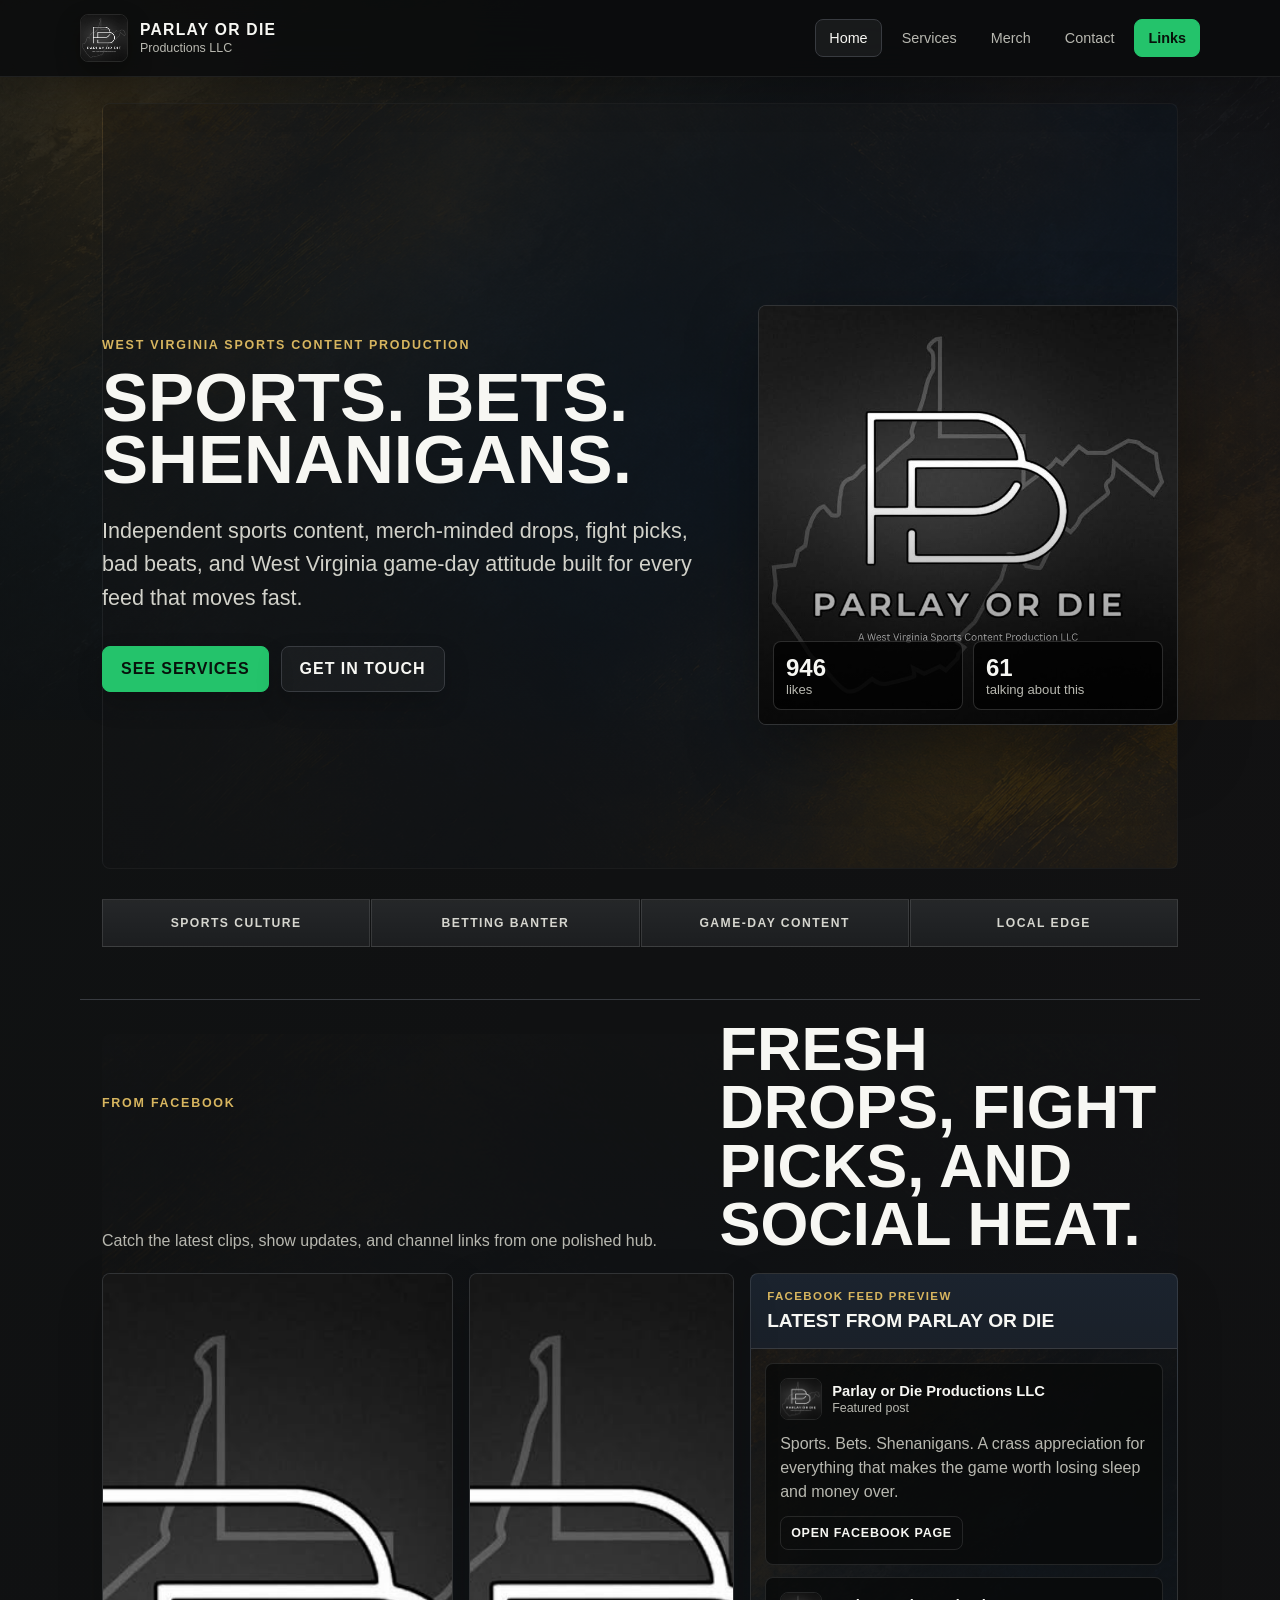
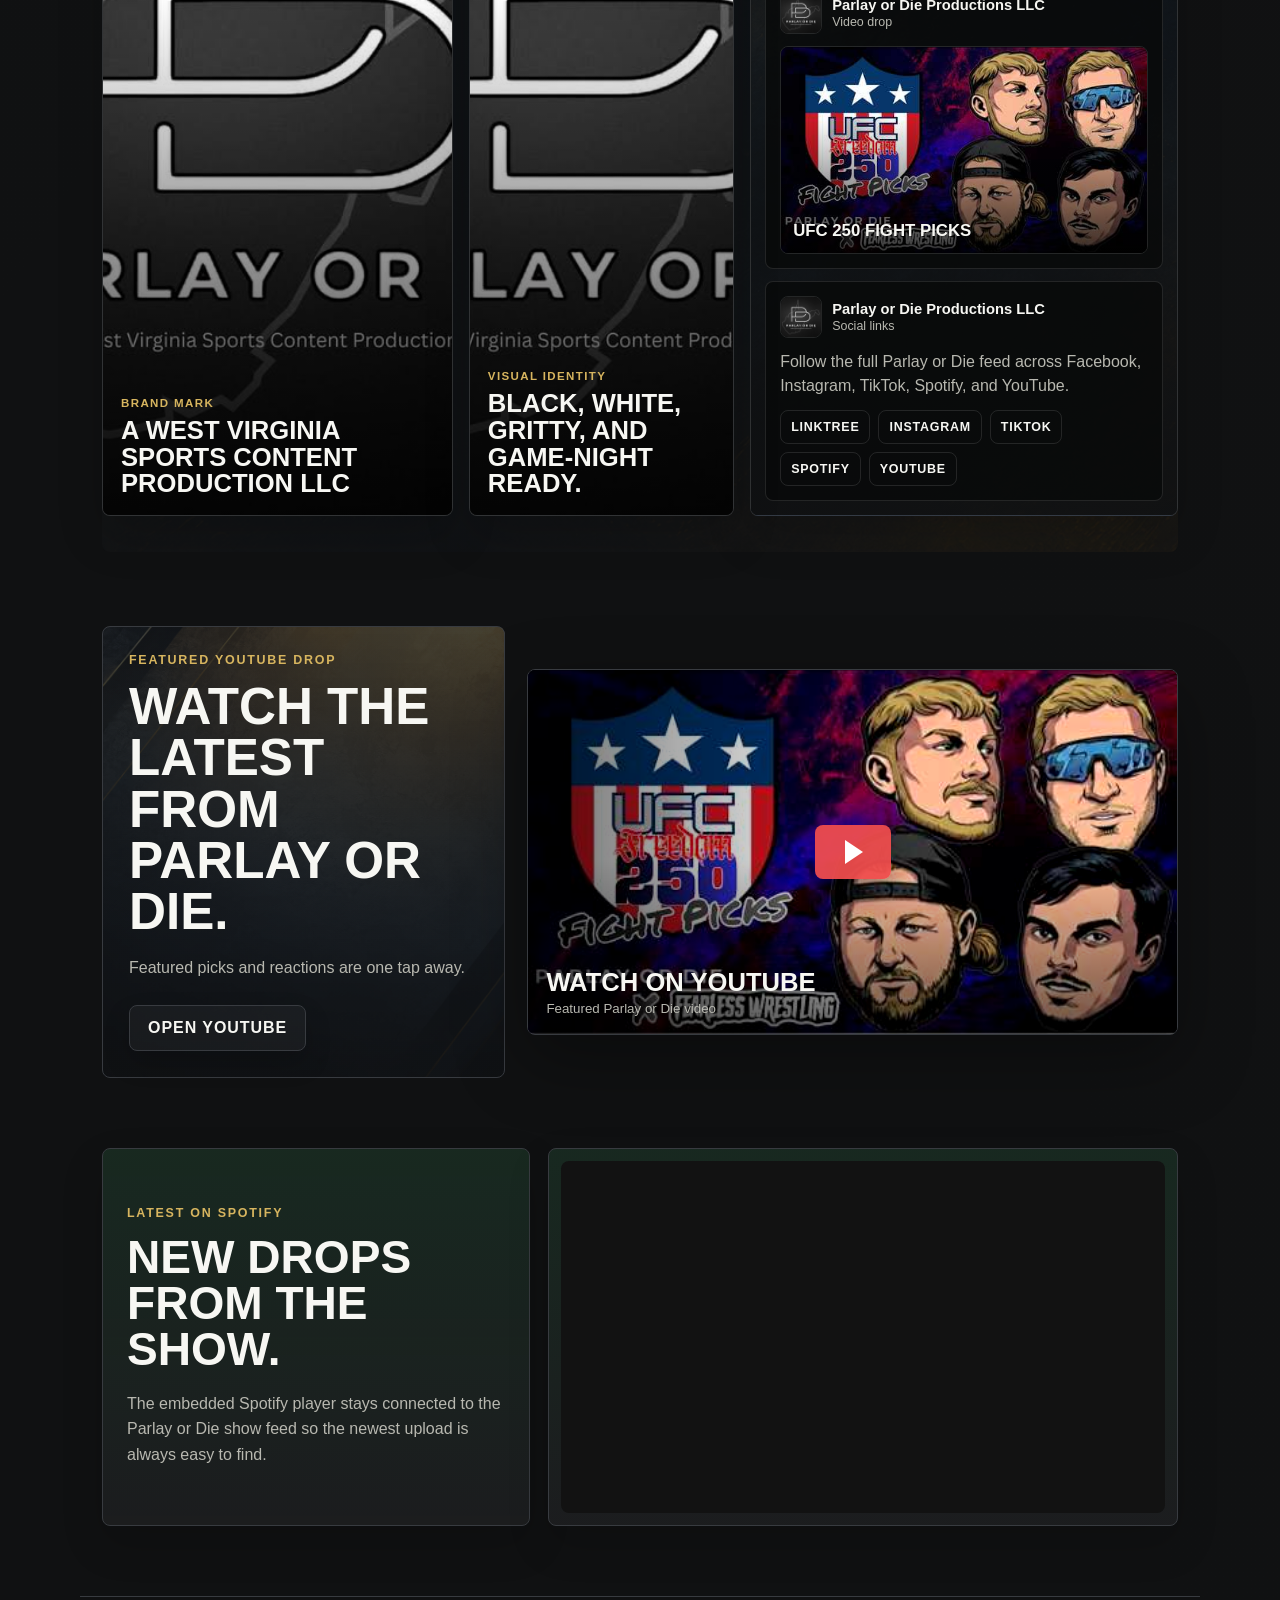
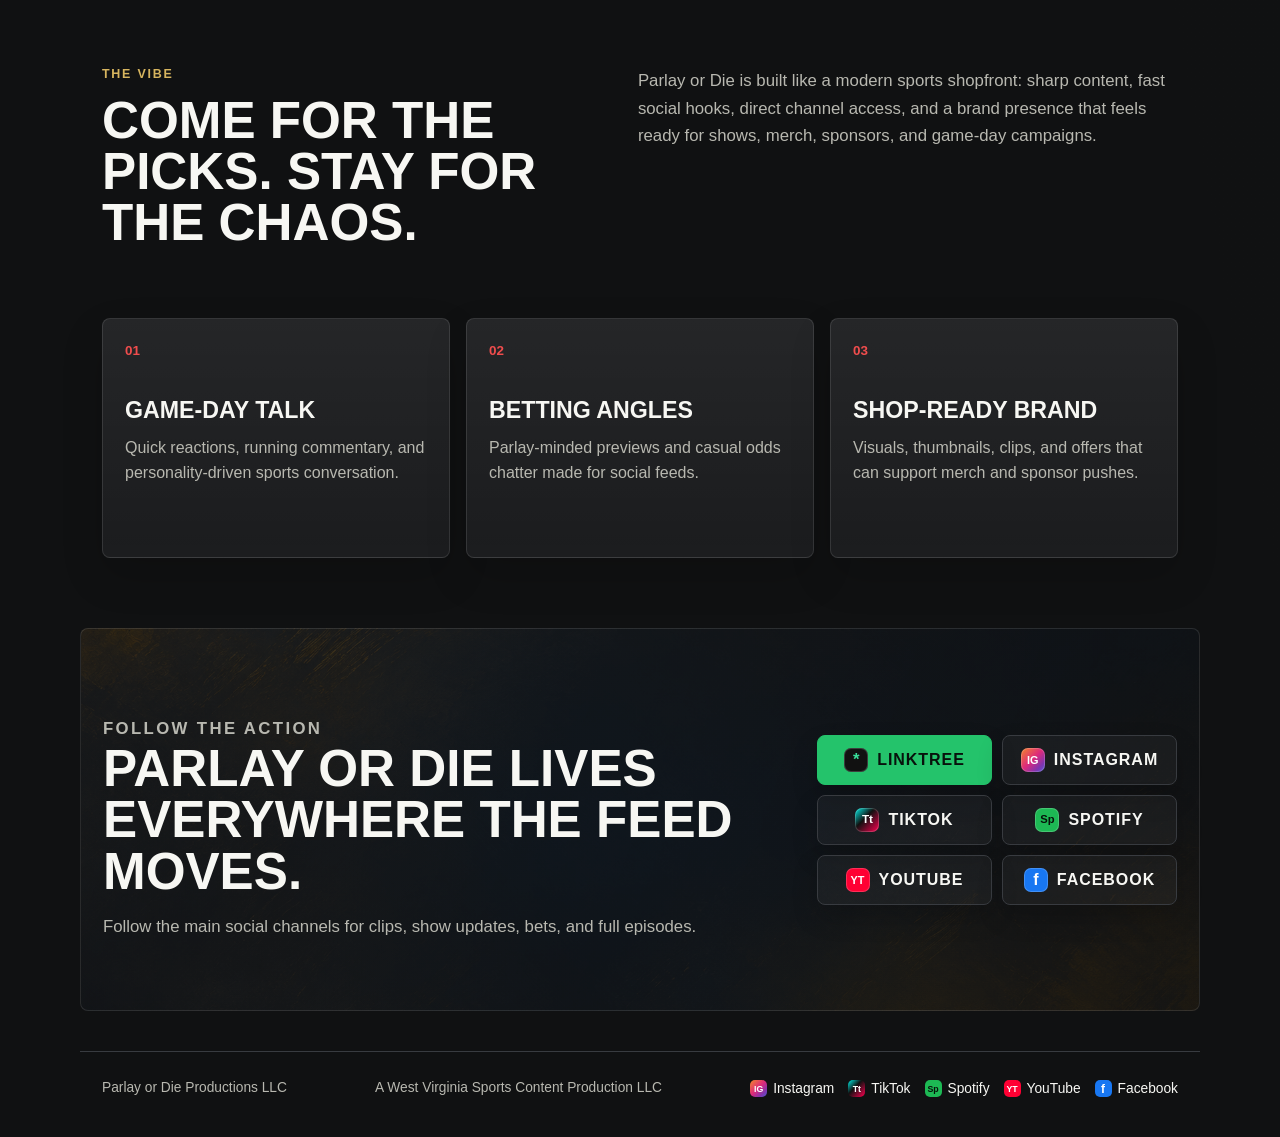
==== index.html @ dcce9111 "Add files via upload Initial site upload" ====
<!doctype html>
<html lang="en">
  <head>
    <meta charset="utf-8" />
    <meta name="viewport" content="width=device-width, initial-scale=1" />
    <title>Parlay or Die Productions LLC</title>
    <meta
      name="description"
      content="Parlay or Die Productions LLC. Sports. Bets. Shenanigans. A West Virginia sports content production LLC."
    />
    <link rel="stylesheet" href="assets/styles.css" />
  </head>
  <body>
    <header class="site-header">
      <a class="brand" href="index.html" aria-label="Parlay or Die Productions home">
        <img src="assets/parlay-or-die-profile.jpg" alt="Parlay or Die logo" />
        <span>
          <strong>Parlay or Die</strong>
          <small>Productions LLC</small>
        </span>
      </a>
      <button class="nav-toggle" type="button" aria-expanded="false" aria-controls="site-nav">
        Menu
      </button>
      <nav id="site-nav" class="site-nav" aria-label="Main navigation">
        <a aria-current="page" href="index.html">Home</a>
        <a href="services.html">Services</a>
        <a href="merch.html">Merch</a>
        <a href="contact.html">Contact</a>
        <a class="social-link" href="https://linktr.ee/ParlayorDie?utm_source=ig&utm_medium=social&utm_content=link_in_bio&fbclid=PAb21jcASg2vhleHRuA2FlbQIxMQBzcnRjBmFwcF9pZA81NjcwNjczNDMzNTI0MjcAAaeSePlr3RRSUiWteWcz-W0odUzJrmR4VPnanqNfp1bLXNhl9O2iNjNBFVF05w_aem_-OqsCLqDC4l57ziHXeXw-w">Links</a>
      </nav>
    </header>

    <main>
      <section class="hero">
        <div class="hero-copy">
          <p class="eyebrow">West Virginia sports content production</p>
          <h1>Sports. Bets. Shenanigans.</h1>
          <p class="lead">
            Independent sports content, merch-minded drops, fight picks, bad beats, and West Virginia game-day
            attitude built for every feed that moves fast.
          </p>
          <div class="hero-actions">
            <a class="button primary" href="services.html">See Services</a>
            <a class="button ghost" href="contact.html">Get In Touch</a>
          </div>
        </div>
        <div class="hero-media" aria-label="Parlay or Die brand graphic">
          <img src="assets/parlay-or-die-profile.jpg" alt="Parlay or Die logo over a West Virginia outline" />
          <div class="stat-strip" aria-label="Facebook page stats">
            <span><strong>946</strong> likes</span>
            <span><strong>61</strong> talking about this</span>
          </div>
        </div>
      </section>

      <section class="ticker" aria-label="Brand phrases">
        <span>Sports culture</span>
        <span>Betting banter</span>
        <span>Game-day content</span>
        <span>Local edge</span>
      </section>

      <section class="section media-showcase" aria-label="Facebook media showcase">
        <div class="media-heading">
          <p class="eyebrow">From Facebook</p>
          <h2>Fresh drops, fight picks, and social heat.</h2>
          <p>
            Catch the latest clips, show updates, and channel links from one polished hub.
          </p>
        </div>
        <div class="media-grid">
          <article class="media-card tall">
            <img src="assets/parlay-or-die-profile.jpg" alt="Parlay or Die Facebook profile graphic" />
            <div>
              <span>Brand mark</span>
              <h3>A West Virginia Sports Content Production LLC</h3>
            </div>
          </article>
          <article class="media-card crop-card">
            <img src="assets/parlay-or-die-profile.jpg" alt="Close-up crop of Parlay or Die logo" />
            <div>
              <span>Visual identity</span>
              <h3>Black, white, gritty, and game-night ready.</h3>
            </div>
          </article>
          <article class="facebook-feed-card">
            <div class="embed-label">
              <span>Facebook feed preview</span>
              <strong>Latest from Parlay or Die</strong>
            </div>
            <div class="fb-feed">
              <article class="fb-post">
                <div class="fb-post-head">
                  <img src="assets/parlay-or-die-profile.jpg" alt="" />
                  <div>
                    <strong>Parlay or Die Productions LLC</strong>
                    <span>Featured post</span>
                  </div>
                </div>
                <p>
                  Sports. Bets. Shenanigans. A crass appreciation for everything that makes the game worth losing
                  sleep and money over.
                </p>
                <a class="fb-post-link" href="https://www.facebook.com/people/Parlay-or-Die-Productions-LLC/61569410754397/">Open Facebook page</a>
              </article>

              <article class="fb-post media-post">
                <div class="fb-post-head">
                  <img src="assets/parlay-or-die-profile.jpg" alt="" />
                  <div>
                    <strong>Parlay or Die Productions LLC</strong>
                    <span>Video drop</span>
                  </div>
                </div>
                <a class="fb-post-media" href="https://youtu.be/OUgTMYzYBkM?si=kaon8zjRGp9N2Guc" aria-label="Watch UFC 250 fight picks video">
                  <img src="assets/youtube-featured.jpg" alt="UFC 250 fight picks video preview" />
                  <span>UFC 250 Fight Picks</span>
                </a>
              </article>

              <article class="fb-post">
                <div class="fb-post-head">
                  <img src="assets/parlay-or-die-profile.jpg" alt="" />
                  <div>
                    <strong>Parlay or Die Productions LLC</strong>
                    <span>Social links</span>
                  </div>
                </div>
                <p>
                  Follow the full Parlay or Die feed across Facebook, Instagram, TikTok, Spotify, and YouTube.
                </p>
                <div class="fb-mini-links" aria-label="Parlay or Die social links">
                  <a href="https://linktr.ee/ParlayorDie?utm_source=ig&utm_medium=social&utm_content=link_in_bio&fbclid=PAb21jcASg2vhleHRuA2FlbQIxMQBzcnRjBmFwcF9pZA81NjcwNjczNDMzNTI0MjcAAaeSePlr3RRSUiWteWcz-W0odUzJrmR4VPnanqNfp1bLXNhl9O2iNjNBFVF05w_aem_-OqsCLqDC4l57ziHXeXw-w">Linktree</a>
                  <a href="https://www.instagram.com/parlayordieproductions?igsh=MWFkZG1nZ3dzZ3prZw==">Instagram</a>
                  <a href="https://www.tiktok.com/@parlayordieproductions?lang=en&is_from_webapp=1&sender_device=mobile&sender_web_id=7652738761512650271">TikTok</a>
                  <a href="https://open.spotify.com/show/7HEfZbN1qW4mP4vxJ2KVO6?si=_V3n6dPARLKJVp-CqmAMlA">Spotify</a>
                  <a href="https://youtube.com/@parlayordie?si=YiFnpCBe0CUvqksE">YouTube</a>
                </div>
              </article>
            </div>
          </article>
        </div>
      </section>

      <section class="section youtube-feature" aria-label="Latest YouTube video">
        <div class="youtube-copy">
          <p class="eyebrow">Featured YouTube drop</p>
          <h2>Watch the latest from Parlay or Die.</h2>
          <p>
            Featured picks and reactions are one tap away.
          </p>
          <a class="button ghost" href="https://youtube.com/@parlayordie?si=YiFnpCBe0CUvqksE">Open YouTube</a>
        </div>
        <a class="youtube-player youtube-preview" href="https://youtu.be/OUgTMYzYBkM?si=kaon8zjRGp9N2Guc" aria-label="Watch featured Parlay or Die video on YouTube">
          <img src="assets/youtube-featured.jpg" alt="Parlay or Die UFC 250 fight picks YouTube video preview" />
          <span class="play-badge" aria-hidden="true"></span>
          <span class="youtube-preview-copy">
            <strong>Watch on YouTube</strong>
            <small>Featured Parlay or Die video</small>
          </span>
        </a>
      </section>

      <section class="section spotify-feature" aria-label="Latest Spotify upload">
        <div class="spotify-copy">
          <p class="eyebrow">Latest on Spotify</p>
          <h2>New drops from the show.</h2>
          <p>
            The embedded Spotify player stays connected to the Parlay or Die show feed so the newest upload is always
            easy to find.
          </p>
        </div>
        <div class="spotify-embed-box">
          <iframe
            title="Parlay or Die Productions LLC on Spotify"
            src="https://open.spotify.com/embed/show/7HEfZbN1qW4mP4vxJ2KVO6?utm_source=generator&theme=0"
            width="100%"
            height="352"
            allow="autoplay; clipboard-write; encrypted-media; fullscreen; picture-in-picture"
            loading="lazy"
          ></iframe>
        </div>
      </section>

      <section class="section split">
        <div>
          <p class="eyebrow">The vibe</p>
          <h2>Come for the picks. Stay for the chaos.</h2>
        </div>
        <p>
          Parlay or Die is built like a modern sports shopfront: sharp content, fast social hooks, direct channel
          access, and a brand presence that feels ready for shows, merch, sponsors, and game-day campaigns.
        </p>
      </section>

      <section class="section feature-grid" aria-label="Featured content areas">
        <article class="feature-card">
          <span class="card-number">01</span>
          <h3>Game-Day Talk</h3>
          <p>Quick reactions, running commentary, and personality-driven sports conversation.</p>
        </article>
        <article class="feature-card">
          <span class="card-number">02</span>
          <h3>Betting Angles</h3>
          <p>Parlay-minded previews and casual odds chatter made for social feeds.</p>
        </article>
        <article class="feature-card">
          <span class="card-number">03</span>
          <h3>Shop-Ready Brand</h3>
          <p>Visuals, thumbnails, clips, and offers that can support merch and sponsor pushes.</p>
        </article>
      </section>

      <section class="section callout">
        <div>
          <p class="eyebrow">Follow the action</p>
          <h2>Parlay or Die lives everywhere the feed moves.</h2>
          <p>
            Follow the main social channels for clips, show updates, bets, and full episodes.
          </p>
        </div>
        <div class="social-button-grid" aria-label="Social media links">
          <a class="button primary social-icon linktree" href="https://linktr.ee/ParlayorDie?utm_source=ig&utm_medium=social&utm_content=link_in_bio&fbclid=PAb21jcASg2vhleHRuA2FlbQIxMQBzcnRjBmFwcF9pZA81NjcwNjczNDMzNTI0MjcAAaeSePlr3RRSUiWteWcz-W0odUzJrmR4VPnanqNfp1bLXNhl9O2iNjNBFVF05w_aem_-OqsCLqDC4l57ziHXeXw-w">Linktree</a>
          <a class="button ghost social-icon instagram" href="https://www.instagram.com/parlayordieproductions?igsh=MWFkZG1nZ3dzZ3prZw==">Instagram</a>
          <a class="button ghost social-icon tiktok" href="https://www.tiktok.com/@parlayordieproductions?lang=en&is_from_webapp=1&sender_device=mobile&sender_web_id=7652738761512650271">TikTok</a>
          <a class="button ghost social-icon spotify" href="https://open.spotify.com/show/7HEfZbN1qW4mP4vxJ2KVO6?si=_V3n6dPARLKJVp-CqmAMlA">Spotify</a>
          <a class="button ghost social-icon youtube" href="https://youtube.com/@parlayordie?si=YiFnpCBe0CUvqksE">YouTube</a>
          <a class="button ghost social-icon facebook" href="https://www.facebook.com/people/Parlay-or-Die-Productions-LLC/61569410754397/">Facebook</a>
        </div>
      </section>
    </main>

    <footer class="site-footer">
      <span>Parlay or Die Productions LLC</span>
      <span>A West Virginia Sports Content Production LLC</span>
      <nav class="footer-socials" aria-label="Social links">
        <a class="footer-icon instagram" href="https://www.instagram.com/parlayordieproductions?igsh=MWFkZG1nZ3dzZ3prZw==">Instagram</a>
        <a class="footer-icon tiktok" href="https://www.tiktok.com/@parlayordieproductions?lang=en&is_from_webapp=1&sender_device=mobile&sender_web_id=7652738761512650271">TikTok</a>
        <a class="footer-icon spotify" href="https://open.spotify.com/show/7HEfZbN1qW4mP4vxJ2KVO6?si=_V3n6dPARLKJVp-CqmAMlA">Spotify</a>
        <a class="footer-icon youtube" href="https://youtube.com/@parlayordie?si=YiFnpCBe0CUvqksE">YouTube</a>
        <a class="footer-icon facebook" href="https://www.facebook.com/people/Parlay-or-Die-Productions-LLC/61569410754397/">Facebook</a>
      </nav>
    </footer>
    <script src="assets/site.js"></script>
  </body>
</html>
---- assets/styles.css ----
:root {
  --ink: #f7f7f3;
  --muted: #b8b8b0;
  --paper: #101112;
  --panel: #181a1c;
  --panel-2: #222529;
  --line: #383b40;
  --green: #24c36b;
  --red: #f04d4d;
  --gold: #d7b55f;
  --blue: #3d8bff;
  --shadow: 0 24px 70px rgba(0, 0, 0, 0.34);
  --soft-line: rgba(255, 255, 255, 0.11);
  --max: 1120px;
  --bg-grit: url("background3.png");
  --bg-lines: url("background2.png");
  --bg-scratch: url("background1.png");
}

* {
  box-sizing: border-box;
}

html {
  color-scheme: dark;
}

body {
  margin: 0;
  background:
    linear-gradient(180deg, rgba(16, 17, 18, 0.78), rgba(16, 17, 18, 0.96) 42%, rgba(16, 17, 18, 0.98)),
    linear-gradient(120deg, rgba(36, 195, 107, 0.07), transparent 30%),
    linear-gradient(260deg, rgba(240, 77, 77, 0.06), transparent 34%),
    var(--bg-grit) top center / 100% auto no-repeat,
    var(--paper);
  color: var(--ink);
  font-family: Arial, Helvetica, sans-serif;
  letter-spacing: 0;
  text-rendering: optimizeLegibility;
}

a {
  color: inherit;
}

a,
button,
input,
select,
textarea {
  transition:
    border-color 160ms ease,
    background-color 160ms ease,
    color 160ms ease,
    box-shadow 160ms ease,
    transform 160ms ease;
}

a:focus-visible,
button:focus-visible,
input:focus-visible,
select:focus-visible,
textarea:focus-visible {
  outline: 2px solid var(--gold);
  outline-offset: 3px;
}

img {
  max-width: 100%;
  display: block;
}

.site-header {
  position: sticky;
  top: 0;
  z-index: 10;
  display: flex;
  align-items: center;
  justify-content: space-between;
  gap: 24px;
  padding: 14px max(22px, calc((100vw - var(--max)) / 2));
  background: rgba(11, 12, 13, 0.88);
  border-bottom: 1px solid rgba(255, 255, 255, 0.08);
  backdrop-filter: blur(18px);
  box-shadow: 0 14px 40px rgba(0, 0, 0, 0.22);
}

.brand {
  display: inline-flex;
  align-items: center;
  gap: 12px;
  min-width: 0;
  text-decoration: none;
}

.brand img {
  width: 48px;
  height: 48px;
  border: 1px solid var(--soft-line);
  border-radius: 8px;
  object-fit: cover;
  box-shadow: 0 10px 24px rgba(0, 0, 0, 0.28);
}

.brand strong,
.brand small {
  display: block;
  white-space: nowrap;
}

.brand strong {
  font-size: 0.98rem;
  text-transform: uppercase;
  letter-spacing: 0.08em;
}

.brand small {
  margin-top: 2px;
  color: var(--muted);
  font-size: 0.78rem;
}

.site-nav {
  display: flex;
  align-items: center;
  gap: 6px;
}

.site-nav a {
  min-height: 38px;
  padding: 10px 13px;
  border: 1px solid transparent;
  border-radius: 8px;
  color: var(--muted);
  font-size: 0.9rem;
  text-decoration: none;
}

.site-nav a:hover,
.site-nav a[aria-current="page"] {
  color: var(--ink);
  border-color: var(--line);
  background: rgba(255, 255, 255, 0.06);
}

.site-nav .social-link {
  color: #07110a;
  border-color: var(--green);
  background: var(--green);
  font-weight: 800;
}

.site-nav .social-link:hover {
  color: #07110a;
  background: #37d77f;
}

.nav-toggle {
  display: none;
  min-height: 38px;
  border: 1px solid var(--line);
  border-radius: 8px;
  background: var(--panel);
  color: var(--ink);
}

.hero {
  position: relative;
  display: grid;
  grid-template-columns: minmax(0, 1fr) minmax(300px, 420px);
  gap: clamp(28px, 4vw, 54px);
  align-items: center;
  max-width: var(--max);
  min-height: calc(100vh - 78px);
  margin: 0 auto;
  padding: clamp(46px, 7vw, 84px) 22px 30px;
}

.hero::before {
  content: "";
  position: absolute;
  inset: 26px 22px 30px;
  z-index: -1;
  border: 1px solid rgba(255, 255, 255, 0.09);
  border-radius: 8px;
  background:
    linear-gradient(90deg, rgba(16, 17, 18, 0.88), rgba(16, 17, 18, 0.55)),
    var(--bg-scratch) center / cover no-repeat;
  opacity: 0.52;
}

.hero-copy h1,
.page-hero h1 {
  max-width: 740px;
  margin: 0;
  font-size: clamp(3rem, 5.4vw, 5rem);
  line-height: 0.9;
  text-transform: uppercase;
}

.page-hero h1 {
  font-size: clamp(2.7rem, 6vw, 5.4rem);
}

.eyebrow,
.service-kicker {
  margin: 0 0 14px;
  color: var(--gold);
  font-size: 0.78rem;
  font-weight: 700;
  text-transform: uppercase;
  letter-spacing: 0.14em;
}

.lead {
  max-width: 650px;
  margin: 24px 0 0;
  color: #d2d2ca;
  font-size: clamp(1.05rem, 2vw, 1.35rem);
  line-height: 1.55;
}

.hero-actions {
  display: flex;
  flex-wrap: wrap;
  gap: 12px;
  margin-top: 32px;
}

.button {
  display: inline-flex;
  align-items: center;
  justify-content: center;
  min-height: 46px;
  padding: 12px 18px;
  border: 1px solid var(--line);
  border-radius: 8px;
  font-weight: 800;
  text-decoration: none;
  text-transform: uppercase;
  letter-spacing: 0.06em;
  cursor: pointer;
  box-shadow: 0 12px 26px rgba(0, 0, 0, 0.18);
}

.button:hover {
  transform: translateY(-1px);
}

.button.primary {
  border-color: var(--green);
  background: var(--green);
  color: #08120c;
}

.button.ghost {
  background: rgba(255, 255, 255, 0.04);
  color: var(--ink);
}

.button.primary:hover {
  border-color: #37d77f;
  background: #37d77f;
  box-shadow: 0 16px 34px rgba(36, 195, 107, 0.2);
}

.button.ghost:hover {
  border-color: rgba(215, 181, 95, 0.58);
  background: rgba(215, 181, 95, 0.1);
}

.hero-media {
  position: relative;
  border: 1px solid var(--soft-line);
  border-radius: 8px;
  background: var(--panel);
  box-shadow: var(--shadow);
  overflow: hidden;
}

.hero-media::before {
  content: "";
  position: absolute;
  inset: 0;
  background: linear-gradient(180deg, transparent 40%, rgba(0, 0, 0, 0.58));
}

.hero-media img {
  width: 100%;
  aspect-ratio: 1 / 1;
  object-fit: cover;
}

.stat-strip {
  position: absolute;
  right: 14px;
  bottom: 14px;
  left: 14px;
  display: grid;
  grid-template-columns: 1fr 1fr;
  gap: 10px;
}

.stat-strip span {
  padding: 12px;
  border: 1px solid rgba(255, 255, 255, 0.16);
  border-radius: 8px;
  background: rgba(0, 0, 0, 0.72);
  color: var(--muted);
  font-size: 0.82rem;
}

.stat-strip strong {
  display: block;
  color: var(--ink);
  font-size: 1.5rem;
}

.ticker {
  display: grid;
  grid-template-columns: repeat(4, 1fr);
  max-width: var(--max);
  margin: 0 auto;
  padding: 0 22px 52px;
  gap: 1px;
}

.ticker span {
  padding: 16px;
  border: 1px solid var(--soft-line);
  background:
    linear-gradient(180deg, rgba(255, 255, 255, 0.055), rgba(255, 255, 255, 0.018)),
    var(--panel);
  color: #d6d6cf;
  text-align: center;
  text-transform: uppercase;
  font-size: 0.76rem;
  font-weight: 700;
  letter-spacing: 0.12em;
}

.section {
  max-width: var(--max);
  margin: 0 auto;
  padding: 70px 22px;
}

.media-showcase {
  position: relative;
  padding-top: 20px;
  border-top: 1px solid var(--line);
}

.media-showcase::before {
  content: "";
  position: absolute;
  inset: 34px 22px;
  z-index: -1;
  border-radius: 8px;
  background:
    linear-gradient(180deg, rgba(16, 17, 18, 0.9), rgba(16, 17, 18, 0.72)),
    var(--bg-scratch) center / cover no-repeat;
  opacity: 0.44;
}

.media-heading {
  display: grid;
  grid-template-columns: minmax(0, 0.9fr) minmax(280px, 0.7fr);
  gap: 28px;
  align-items: end;
  margin-bottom: 20px;
}

.media-heading h2 {
  grid-row: span 2;
  margin: 0;
  font-size: clamp(2rem, 4.8vw, 4rem);
  line-height: 0.95;
  text-transform: uppercase;
}

.media-heading p:last-child {
  margin: 0;
  color: var(--muted);
  line-height: 1.6;
}

.media-grid {
  display: grid;
  grid-template-columns: minmax(230px, 0.82fr) minmax(230px, 0.62fr) minmax(320px, 1fr);
  gap: 16px;
  align-items: stretch;
}

.media-card,
.facebook-feed-card {
  overflow: hidden;
  border: 1px solid var(--soft-line);
  border-radius: 8px;
  background: var(--panel);
  box-shadow: 0 20px 46px rgba(0, 0, 0, 0.18);
}

.media-card {
  position: relative;
  min-height: 360px;
}

.media-card::after {
  content: "";
  position: absolute;
  inset: 38% 0 0;
  background: linear-gradient(180deg, transparent, rgba(0, 0, 0, 0.84));
}

.media-card img {
  width: 100%;
  height: 100%;
  min-height: inherit;
  object-fit: cover;
  transition: transform 260ms ease, filter 260ms ease;
}

.media-card:hover img {
  transform: scale(1.025);
  filter: contrast(1.05);
}

.crop-card img {
  object-position: 48% 32%;
}

.media-card div {
  position: absolute;
  right: 18px;
  bottom: 18px;
  left: 18px;
  z-index: 1;
}

.media-card span,
.embed-label span {
  display: block;
  margin-bottom: 8px;
  color: var(--gold);
  font-size: 0.72rem;
  font-weight: 800;
  text-transform: uppercase;
  letter-spacing: 0.12em;
}

.media-card h3 {
  margin: 0;
  font-size: clamp(1.25rem, 2vw, 1.75rem);
  line-height: 1.05;
  text-transform: uppercase;
}

.facebook-feed-card {
  min-height: 520px;
  background:
    linear-gradient(180deg, rgba(61, 139, 255, 0.08), transparent 36%),
    var(--panel);
}

.embed-label {
  padding: 16px;
  border-bottom: 1px solid var(--line);
}

.embed-label strong {
  display: block;
  font-size: 1.2rem;
  text-transform: uppercase;
}

.fb-feed {
  display: grid;
  gap: 12px;
  padding: 14px;
  background:
    linear-gradient(180deg, rgba(16, 17, 18, 0.72), rgba(16, 17, 18, 0.96)),
    var(--bg-grit) center / cover no-repeat;
}

.fb-post {
  padding: 14px;
  border: 1px solid var(--soft-line);
  border-radius: 8px;
  background: rgba(8, 9, 10, 0.78);
}

.fb-post-head {
  display: flex;
  gap: 10px;
  align-items: center;
  margin-bottom: 12px;
}

.fb-post-head img {
  width: 42px;
  height: 42px;
  border: 1px solid var(--soft-line);
  border-radius: 8px;
  object-fit: cover;
}

.fb-post-head strong,
.fb-post-head span {
  display: block;
}

.fb-post-head strong {
  color: var(--ink);
  font-size: 0.92rem;
}

.fb-post-head span {
  margin-top: 2px;
  color: var(--muted);
  font-size: 0.78rem;
}

.fb-post p {
  margin: 0 0 12px;
  color: var(--muted);
  line-height: 1.5;
}

.fb-post-link,
.fb-mini-links a {
  display: inline-flex;
  align-items: center;
  min-height: 34px;
  padding: 8px 10px;
  border: 1px solid var(--soft-line);
  border-radius: 8px;
  color: var(--ink);
  font-size: 0.78rem;
  font-weight: 800;
  text-decoration: none;
  text-transform: uppercase;
  letter-spacing: 0.06em;
}

.fb-post-link:hover,
.fb-mini-links a:hover {
  border-color: rgba(36, 195, 107, 0.55);
  background: rgba(36, 195, 107, 0.08);
}

.fb-post-media {
  position: relative;
  display: block;
  overflow: hidden;
  border: 1px solid var(--soft-line);
  border-radius: 8px;
  color: var(--ink);
  text-decoration: none;
}

.fb-post-media::after {
  content: "";
  position: absolute;
  inset: 0;
  background: linear-gradient(180deg, transparent 35%, rgba(0, 0, 0, 0.78));
}

.fb-post-media img {
  width: 100%;
  aspect-ratio: 16 / 9;
  object-fit: cover;
}

.fb-post-media span {
  position: absolute;
  right: 12px;
  bottom: 12px;
  left: 12px;
  z-index: 1;
  font-size: 1.05rem;
  font-weight: 900;
  text-transform: uppercase;
}

.fb-mini-links {
  display: flex;
  flex-wrap: wrap;
  gap: 8px;
}

.youtube-feature {
  display: grid;
  grid-template-columns: minmax(330px, 0.62fr) minmax(320px, 1fr);
  gap: 22px;
  align-items: center;
  padding-top: 40px;
}

.youtube-copy {
  padding: 26px;
  border: 1px solid var(--line);
  border-radius: 8px;
  background:
    linear-gradient(180deg, rgba(16, 17, 18, 0.78), rgba(16, 17, 18, 0.9)),
    var(--bg-lines) center / cover no-repeat;
}

.youtube-copy h2 {
  margin: 0;
  font-size: clamp(2rem, 4vw, 3.4rem);
  line-height: 1;
  text-transform: uppercase;
}

.youtube-copy p:not(.eyebrow) {
  margin: 18px 0 24px;
  color: var(--muted);
  line-height: 1.6;
}

.youtube-player {
  position: relative;
  display: block;
  overflow: hidden;
  border: 1px solid var(--line);
  border-radius: 8px;
  background: #000;
  box-shadow: var(--shadow);
  text-decoration: none;
}

.youtube-player iframe,
.youtube-player img {
  display: block;
  width: 100%;
  aspect-ratio: 16 / 9;
  border: 0;
}

.youtube-player img {
  height: auto;
  object-fit: cover;
  filter: saturate(1.08) contrast(1.04);
  transition: transform 220ms ease, filter 220ms ease;
}

.youtube-preview::after {
  content: "";
  position: absolute;
  inset: 0;
  background:
    linear-gradient(90deg, rgba(0, 0, 0, 0.58), transparent 52%),
    linear-gradient(0deg, rgba(0, 0, 0, 0.58), transparent 48%);
  pointer-events: none;
}

.youtube-preview:hover img {
  transform: scale(1.025);
  filter: saturate(1.18) contrast(1.08);
}

.play-badge {
  position: absolute;
  top: 50%;
  left: 50%;
  z-index: 1;
  width: 76px;
  height: 54px;
  border-radius: 8px;
  background: rgba(240, 77, 77, 0.94);
  transform: translate(-50%, -50%);
  box-shadow: 0 12px 28px rgba(0, 0, 0, 0.36);
}

.play-badge::before {
  content: "";
  position: absolute;
  top: 50%;
  left: 52%;
  width: 0;
  height: 0;
  border-top: 12px solid transparent;
  border-bottom: 12px solid transparent;
  border-left: 18px solid #fff;
  transform: translate(-50%, -50%);
}

.youtube-preview-copy {
  position: absolute;
  right: 18px;
  bottom: 18px;
  left: 18px;
  z-index: 1;
}

.youtube-preview-copy strong,
.youtube-preview-copy small {
  display: block;
}

.youtube-preview-copy strong {
  color: var(--ink);
  font-size: clamp(1.2rem, 2vw, 1.75rem);
  text-transform: uppercase;
}

.youtube-preview-copy small {
  margin-top: 4px;
  color: var(--muted);
}

.spotify-feature {
  display: grid;
  grid-template-columns: minmax(260px, 0.68fr) minmax(320px, 1fr);
  gap: 18px;
  align-items: stretch;
  padding-top: 0;
}

.spotify-copy,
.spotify-embed-box {
  border: 1px solid var(--line);
  border-radius: 8px;
  background:
    linear-gradient(180deg, rgba(29, 185, 84, 0.1), rgba(255, 255, 255, 0.018)),
    rgba(24, 26, 28, 0.92);
  box-shadow: 0 18px 42px rgba(0, 0, 0, 0.16);
}

.spotify-copy {
  display: flex;
  flex-direction: column;
  justify-content: center;
  min-height: 260px;
  padding: 24px;
}

.spotify-copy h2 {
  margin: 0;
  font-size: clamp(1.85rem, 3.6vw, 3rem);
  line-height: 1;
  text-transform: uppercase;
}

.spotify-copy p:not(.eyebrow) {
  margin: 18px 0 0;
  color: var(--muted);
  line-height: 1.6;
}

.spotify-embed-box {
  overflow: hidden;
  padding: 12px;
}

.spotify-embed-box iframe {
  display: block;
  width: 100%;
  border: 0;
  border-radius: 8px;
  background: #121212;
}

.split {
  display: grid;
  grid-template-columns: 0.85fr 1fr;
  gap: clamp(24px, 6vw, 80px);
  border-top: 1px solid var(--line);
}

.split h2,
.callout h2,
.board-heading h2,
.contact-panel h2 {
  margin: 0;
  font-size: clamp(2rem, 4vw, 3.4rem);
  line-height: 1;
  text-transform: uppercase;
}

.split p:last-child,
.callout p,
.service-row p,
.package-grid p,
.contact-panel p {
  margin: 0;
  color: var(--muted);
  font-size: 1.05rem;
  line-height: 1.65;
}

.feature-grid {
  display: grid;
  grid-template-columns: repeat(3, 1fr);
  gap: 16px;
  padding-top: 0;
}

.feature-card,
.package-grid article,
.contact-panel,
.contact-form {
  border: 1px solid var(--soft-line);
  border-radius: 8px;
  background:
    linear-gradient(180deg, rgba(255, 255, 255, 0.06), rgba(255, 255, 255, 0.018)),
    rgba(24, 26, 28, 0.92);
  box-shadow: 0 18px 42px rgba(0, 0, 0, 0.16);
}

.feature-card {
  min-height: 240px;
  padding: 22px;
}

.feature-card:hover,
.package-grid article:hover,
.social-list a:hover {
  transform: translateY(-2px);
}

.card-number {
  color: var(--red);
  font-size: 0.84rem;
  font-weight: 800;
}

.feature-card h3,
.package-grid h3 {
  margin: 38px 0 12px;
  font-size: 1.45rem;
  text-transform: uppercase;
}

.feature-card p {
  margin: 0;
  color: var(--muted);
  line-height: 1.55;
}

.callout {
  display: flex;
  align-items: center;
  justify-content: space-between;
  gap: 30px;
  margin-bottom: 40px;
  border: 1px solid var(--soft-line);
  border-radius: 8px;
  background:
    linear-gradient(110deg, rgba(16, 17, 18, 0.74), rgba(16, 17, 18, 0.9)),
    var(--bg-scratch) center / cover no-repeat;
}

.callout p {
  max-width: 620px;
  margin-top: 16px;
}

.social-button-grid {
  display: grid;
  grid-template-columns: repeat(2, minmax(130px, 1fr));
  gap: 10px;
  min-width: min(100%, 360px);
}

.social-button-grid .button {
  gap: 9px;
  min-height: 42px;
  padding-inline: 14px;
}

.social-icon::before {
  display: inline-grid;
  place-items: center;
  flex: 0 0 auto;
  width: 24px;
  height: 24px;
  border-radius: 7px;
  color: #fff;
  font-size: 0.68rem;
  font-weight: 900;
  line-height: 1;
  text-transform: none;
  letter-spacing: 0;
  box-shadow: inset 0 0 0 1px rgba(255, 255, 255, 0.18);
}

.social-icon.linktree::before {
  content: "*";
  background: #111;
  color: #39e09b;
  font-size: 1.05rem;
}

.social-icon.instagram::before {
  content: "IG";
  background: linear-gradient(135deg, #f58529, #dd2a7b 48%, #8134af 78%, #515bd4);
}

.social-icon.tiktok::before {
  content: "Tt";
  background: linear-gradient(135deg, #00f2ea, #111 42%, #ff0050);
  font-size: 0.74rem;
}

.social-icon.spotify::before {
  content: "Sp";
  background: #1db954;
  color: #07110a;
  font-size: 0.7rem;
}

.social-icon.youtube::before {
  content: "YT";
  background: #ff0033;
  font-size: 0.68rem;
}

.social-icon.facebook::before {
  content: "f";
  background: #1877f2;
  font-family: Arial, Helvetica, sans-serif;
  font-size: 1rem;
}

.page-hero {
  position: relative;
  max-width: var(--max);
  margin: 0 auto;
  padding: clamp(60px, 8vw, 110px) 22px 50px;
}

.page-hero::before {
  content: "";
  position: absolute;
  inset: 34px 22px 18px;
  z-index: -1;
  border: 1px solid rgba(255, 255, 255, 0.07);
  border-radius: 8px;
  background:
    linear-gradient(90deg, rgba(16, 17, 18, 0.86), rgba(16, 17, 18, 0.56), rgba(16, 17, 18, 0.88)),
    var(--bg-lines) center / cover no-repeat;
  opacity: 0.64;
}

.page-hero.compact {
  min-height: 460px;
  display: flex;
  flex-direction: column;
  justify-content: center;
}

.service-list {
  padding-top: 10px;
}

.service-row {
  display: grid;
  grid-template-columns: 0.78fr 1fr;
  gap: 28px;
  padding: 32px 0;
  border-top: 1px solid var(--line);
}

.service-row h2 {
  margin: 0;
  font-size: clamp(1.7rem, 4vw, 3rem);
  text-transform: uppercase;
}

.service-kicker {
  display: block;
  margin-bottom: 10px;
  color: var(--green);
}

.odds-board {
  padding-top: 30px;
  border-top: 1px solid var(--line);
}

.board-heading {
  display: flex;
  justify-content: space-between;
  gap: 24px;
  align-items: end;
  margin-bottom: 22px;
}

.package-grid {
  display: grid;
  grid-template-columns: repeat(3, 1fr);
  gap: 16px;
}

.package-grid article {
  padding: 22px;
}

.package-grid h3 {
  margin-top: 0;
}

.package-grid span {
  display: inline-block;
  margin-top: 24px;
  color: var(--gold);
  font-size: 0.8rem;
  font-weight: 800;
  text-transform: uppercase;
  letter-spacing: 0.12em;
}

.merch-hero {
  display: grid;
  grid-template-columns: minmax(0, 1fr) 260px;
  gap: 44px;
  align-items: center;
}

.merch-hero img {
  border: 1px solid var(--soft-line);
  border-radius: 8px;
  box-shadow: var(--shadow);
}

.merch-board {
  padding-top: 30px;
  border-top: 1px solid var(--line);
}

.merch-grid {
  display: grid;
  grid-template-columns: repeat(3, 1fr);
  gap: 16px;
}

.merch-card {
  overflow: hidden;
  border: 1px solid var(--soft-line);
  border-radius: 8px;
  background:
    linear-gradient(180deg, rgba(255, 255, 255, 0.06), rgba(255, 255, 255, 0.018)),
    rgba(24, 26, 28, 0.92);
  box-shadow: 0 18px 42px rgba(0, 0, 0, 0.16);
}

.merch-card:hover {
  transform: translateY(-2px);
}

.merch-placeholder {
  display: grid;
  min-height: 240px;
  place-items: center;
  border-bottom: 1px solid var(--soft-line);
  background:
    linear-gradient(135deg, rgba(36, 195, 107, 0.12), transparent 42%),
    linear-gradient(315deg, rgba(240, 77, 77, 0.12), transparent 44%),
    var(--bg-lines) center / cover no-repeat;
}

.merch-placeholder span {
  display: inline-grid;
  width: 76px;
  height: 76px;
  place-items: center;
  border: 1px solid rgba(215, 181, 95, 0.58);
  border-radius: 8px;
  background: rgba(0, 0, 0, 0.48);
  color: var(--gold);
  font-size: 1.5rem;
  font-weight: 900;
}

.merch-card h3 {
  margin: 20px 20px 10px;
  font-size: 1.35rem;
  text-transform: uppercase;
}

.merch-card p {
  margin: 0 20px 22px;
  color: var(--muted);
  line-height: 1.55;
}

.contact-hero {
  display: grid;
  grid-template-columns: minmax(0, 1fr) 240px;
  gap: 44px;
  align-items: center;
}

.contact-hero img {
  border: 1px solid var(--soft-line);
  border-radius: 8px;
  box-shadow: var(--shadow);
}

.contact-grid {
  display: grid;
  grid-template-columns: 0.8fr 1.2fr;
  gap: 18px;
  padding-top: 20px;
}

.contact-panel,
.contact-form {
  padding: 24px;
}

.contact-panel .button {
  margin-top: 24px;
}

.social-list {
  display: grid;
  gap: 10px;
  margin-top: 24px;
}

.social-list a {
  display: block;
  padding: 13px 14px;
  border: 1px solid var(--soft-line);
  border-radius: 8px;
  background: rgba(255, 255, 255, 0.035);
  text-decoration: none;
}

.social-list a:hover {
  border-color: rgba(36, 195, 107, 0.55);
  background: rgba(36, 195, 107, 0.08);
}

.social-list span {
  display: block;
  margin-bottom: 4px;
  color: var(--gold);
  font-size: 0.72rem;
  font-weight: 800;
  text-transform: uppercase;
  letter-spacing: 0.12em;
}

.social-list strong {
  display: block;
  overflow-wrap: anywhere;
  color: var(--ink);
}

.contact-form {
  display: grid;
  gap: 16px;
}

.contact-form label {
  display: grid;
  gap: 8px;
  color: var(--muted);
  font-size: 0.9rem;
  font-weight: 700;
  text-transform: uppercase;
  letter-spacing: 0.08em;
}

.contact-form input,
.contact-form select,
.contact-form textarea {
  width: 100%;
  border: 1px solid var(--soft-line);
  border-radius: 8px;
  background: #0d0e10;
  color: var(--ink);
  font: inherit;
  padding: 13px 14px;
}

.contact-form textarea {
  resize: vertical;
}

.contact-form input:focus,
.contact-form select:focus,
.contact-form textarea:focus {
  border-color: rgba(36, 195, 107, 0.7);
  box-shadow: 0 0 0 4px rgba(36, 195, 107, 0.08);
}

.contact-form .button {
  width: fit-content;
}

.form-note {
  min-height: 1.4em;
  margin: 0;
  color: var(--green);
}

.site-footer {
  display: flex;
  flex-wrap: wrap;
  justify-content: space-between;
  gap: 18px;
  max-width: var(--max);
  margin: 0 auto;
  padding: 28px 22px 40px;
  border-top: 1px solid var(--line);
  color: var(--muted);
  font-size: 0.86rem;
}

.footer-socials {
  display: flex;
  flex-wrap: wrap;
  gap: 10px 14px;
}

.footer-socials a {
  display: inline-flex;
  align-items: center;
  gap: 6px;
  color: var(--ink);
  text-decoration: none;
}

.footer-socials a:hover {
  color: var(--green);
}

.footer-icon::before {
  display: inline-grid;
  place-items: center;
  width: 17px;
  height: 17px;
  border-radius: 5px;
  color: #fff;
  font-size: 0.55rem;
  font-weight: 900;
  line-height: 1;
}

.footer-icon.instagram::before {
  content: "IG";
  background: linear-gradient(135deg, #f58529, #dd2a7b 48%, #8134af 78%, #515bd4);
}

.footer-icon.tiktok::before {
  content: "Tt";
  background: linear-gradient(135deg, #00f2ea, #111 42%, #ff0050);
}

.footer-icon.spotify::before {
  content: "Sp";
  background: #1db954;
  color: #07110a;
}

.footer-icon.youtube::before {
  content: "YT";
  background: #ff0033;
}

.footer-icon.facebook::before {
  content: "f";
  background: #1877f2;
  font-size: 0.75rem;
}

@media (max-width: 820px) {
  .site-header {
    flex-wrap: wrap;
  }

  .nav-toggle {
    display: inline-flex;
    align-items: center;
    padding: 0 13px;
  }

  .site-nav {
    display: none;
    width: 100%;
    flex-direction: column;
    align-items: stretch;
  }

  .site-nav.is-open {
    display: flex;
  }

  .site-nav a {
    width: 100%;
  }

  .hero,
  .split,
  .media-heading,
  .youtube-feature,
  .spotify-feature,
  .service-row,
  .merch-hero,
  .contact-hero,
  .contact-grid {
    grid-template-columns: 1fr;
  }

  .hero {
    min-height: auto;
    padding-top: 36px;
  }

  .ticker,
  .feature-grid,
  .media-grid,
  .package-grid,
  .merch-grid {
    grid-template-columns: 1fr 1fr;
  }

  .facebook-feed-card {
    grid-column: 1 / -1;
  }

  .callout,
  .board-heading,
  .site-footer {
    align-items: stretch;
    flex-direction: column;
  }
}

@media (max-width: 560px) {
  .brand span {
    max-width: 190px;
  }

  .brand strong,
  .brand small {
    white-space: normal;
  }

  .ticker,
  .feature-grid,
  .media-grid,
  .package-grid,
  .merch-grid,
  .stat-strip {
    grid-template-columns: 1fr;
  }

  .hero-copy h1,
  .page-hero h1 {
    font-size: clamp(2.35rem, 13vw, 3rem);
    line-height: 0.96;
  }

  .contact-form .button {
    width: 100%;
  }

  .social-button-grid {
    grid-template-columns: 1fr;
  }
}
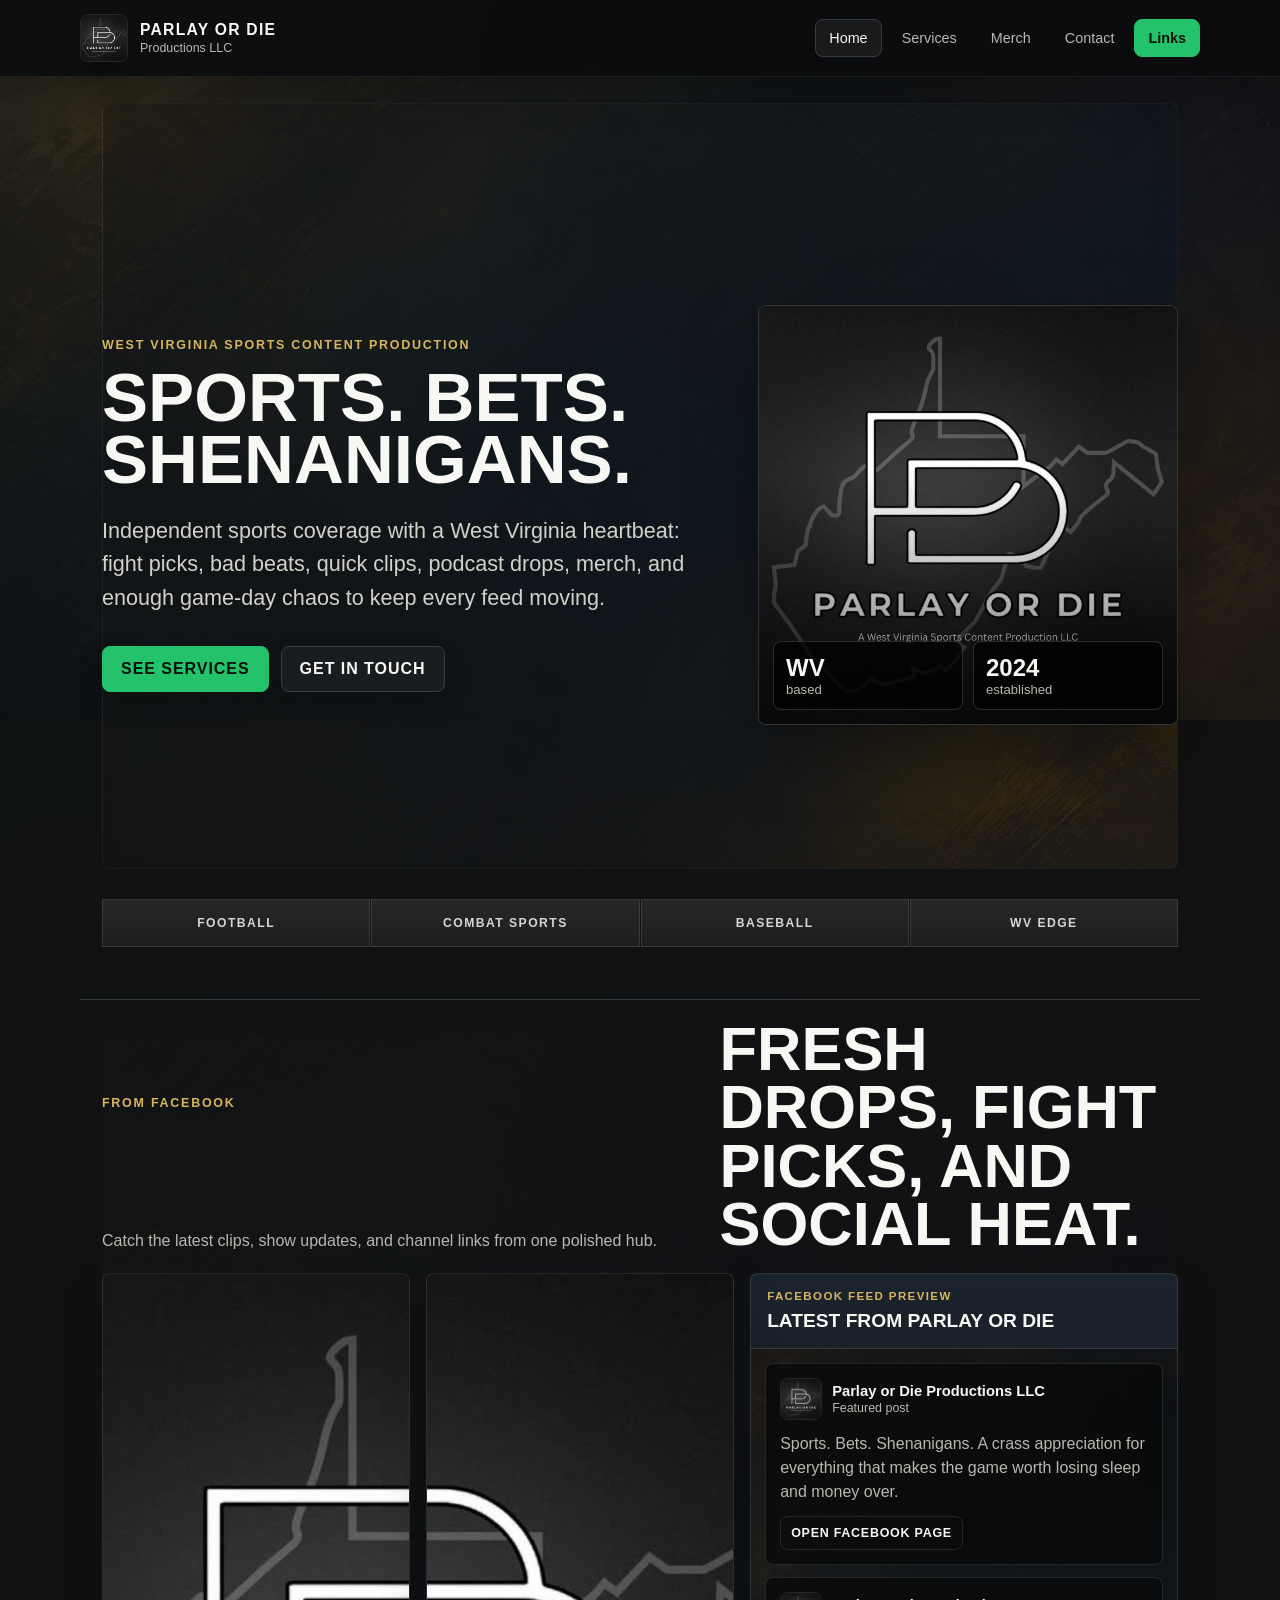
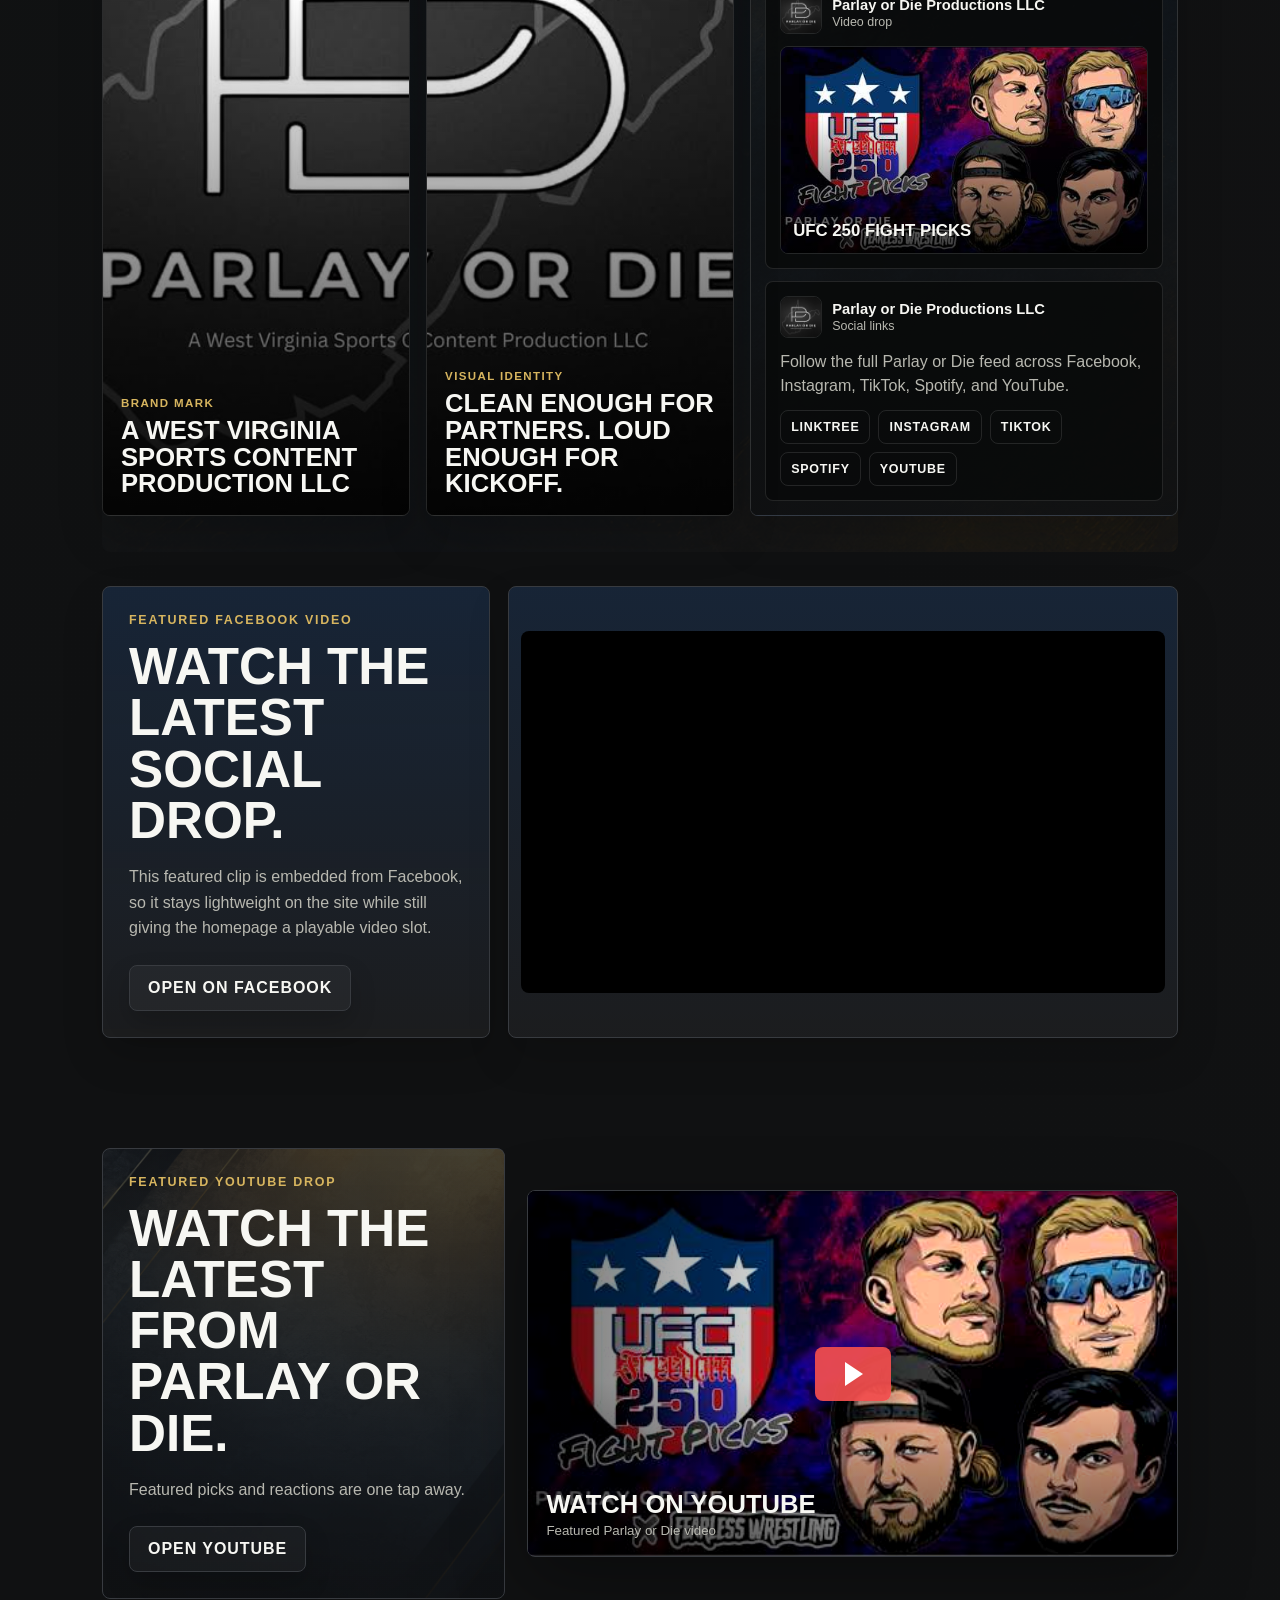
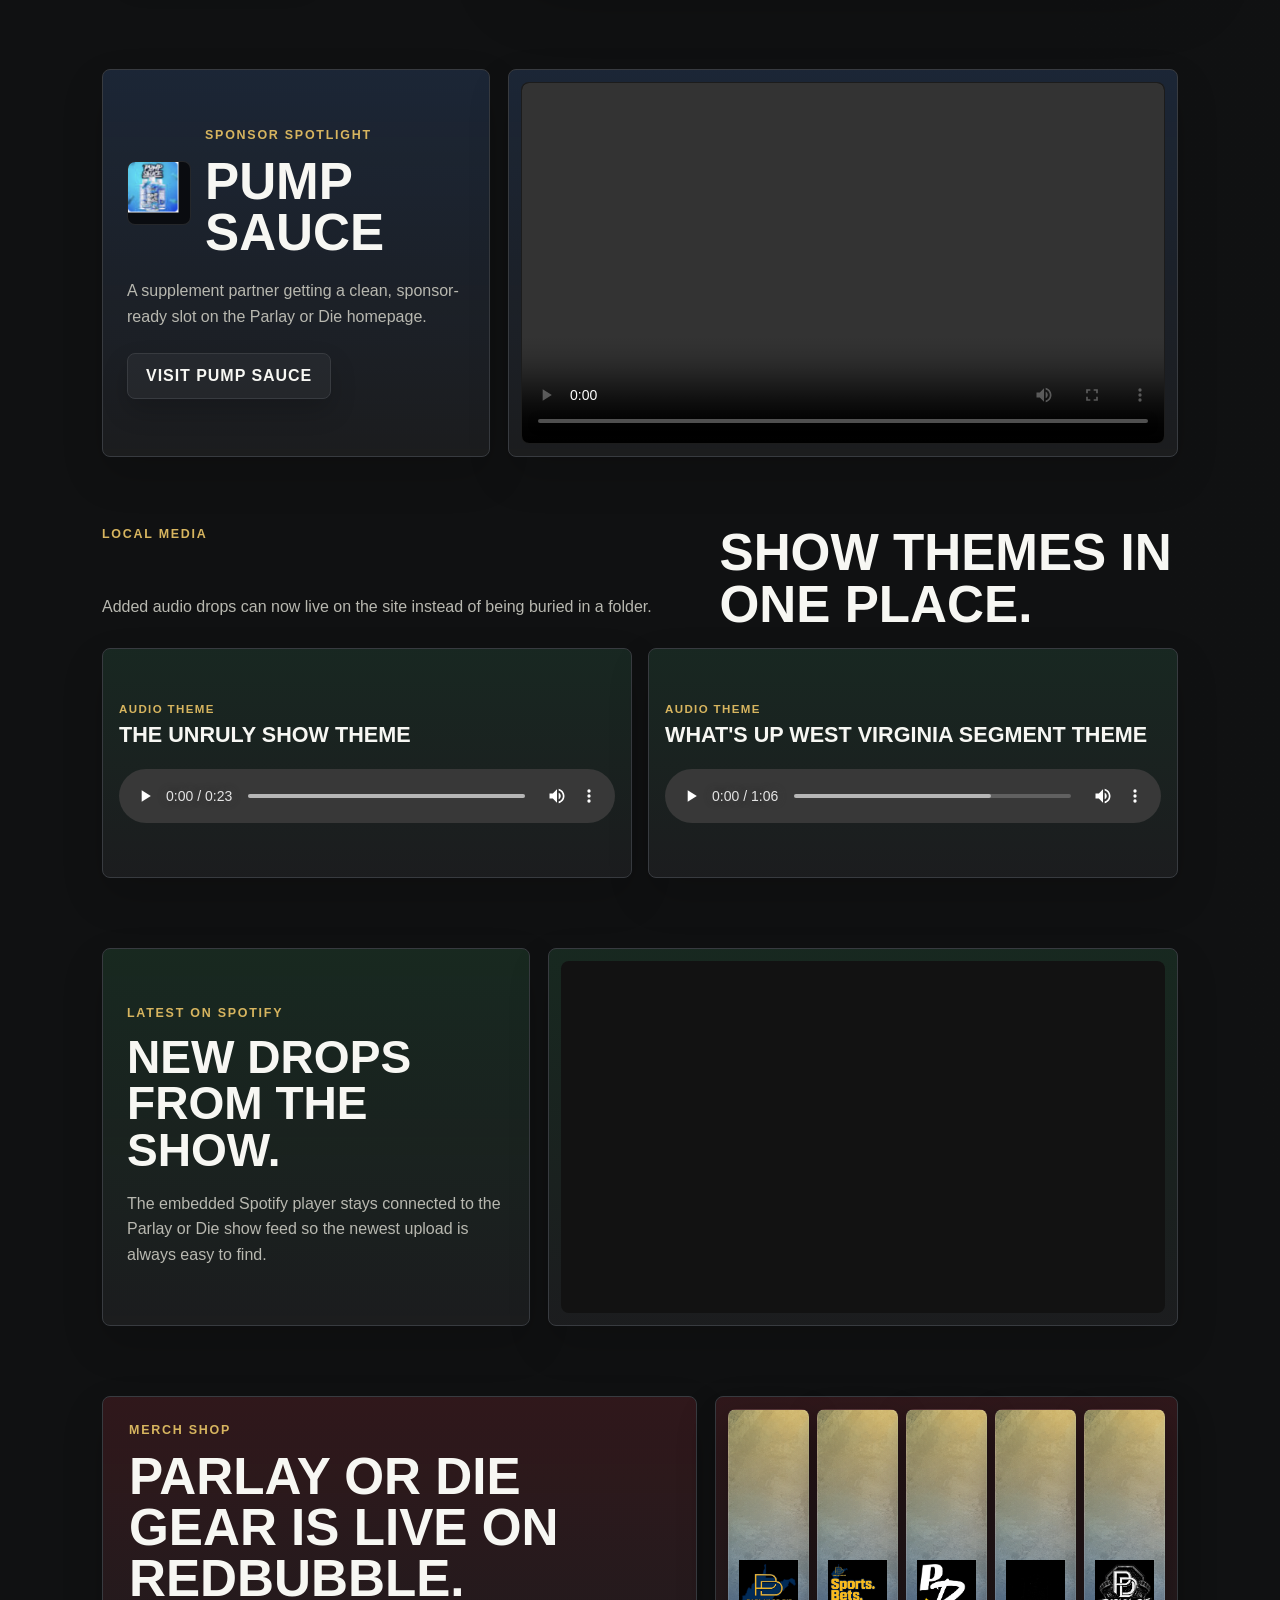
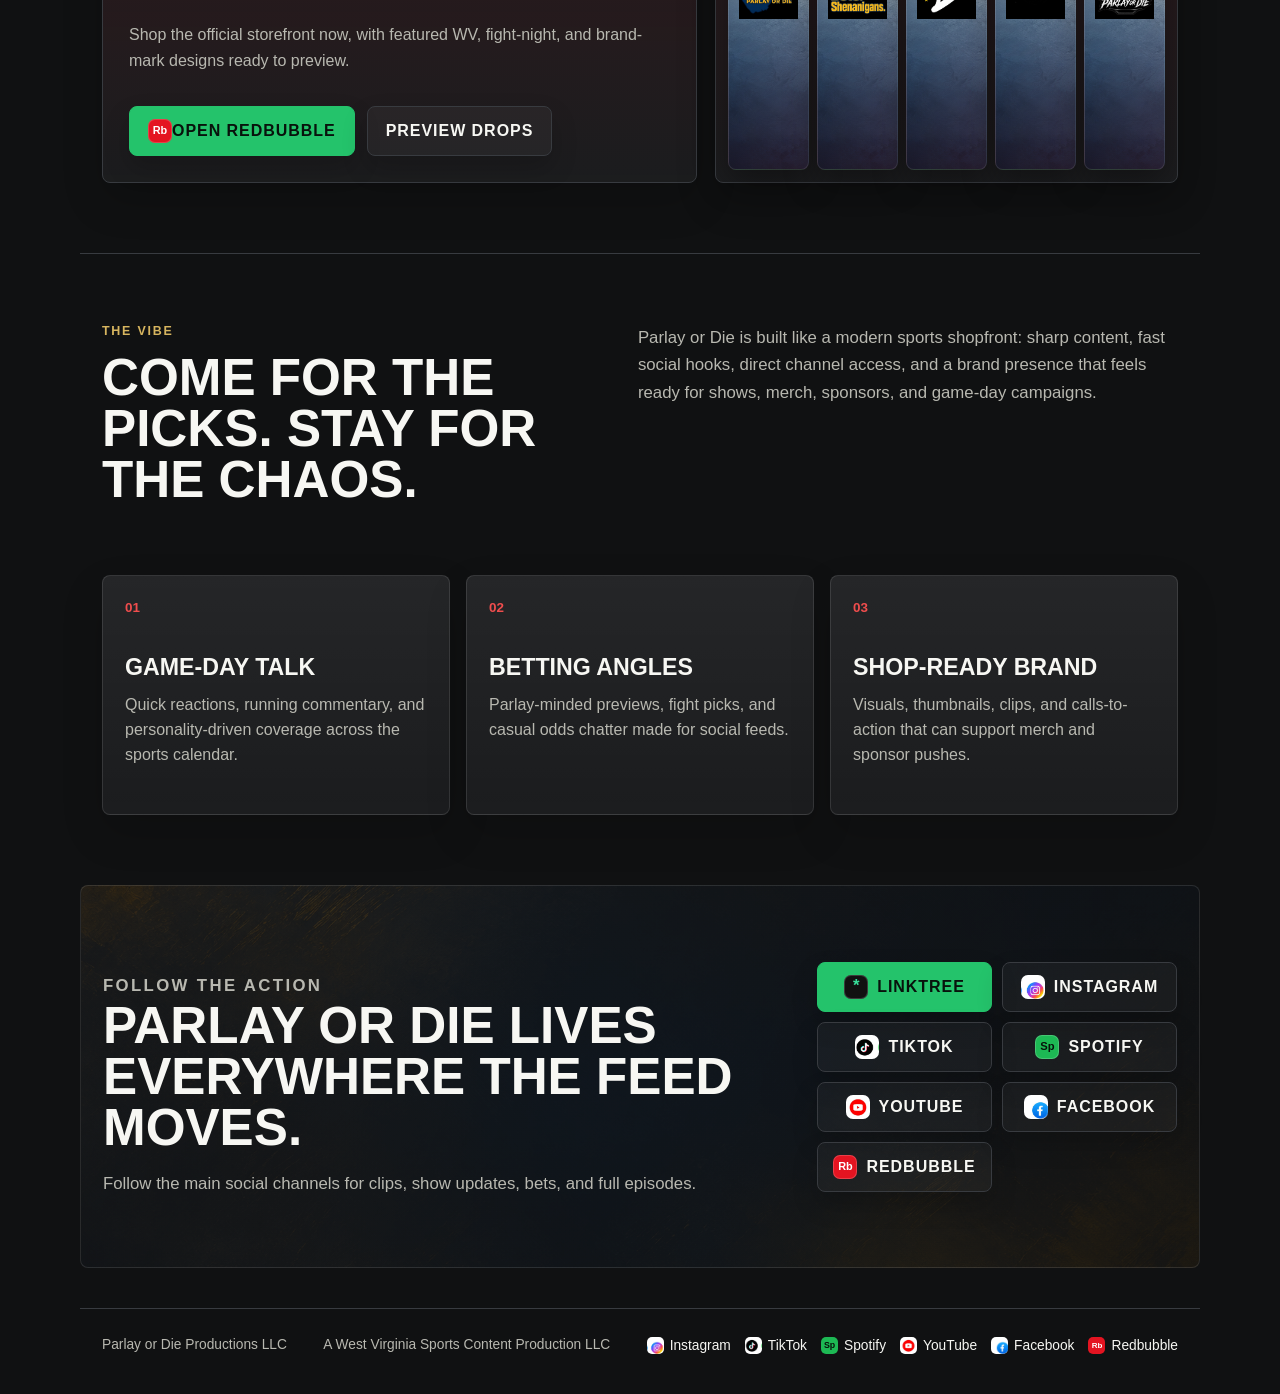
==== commit d75d7aaa: "Add files via upload Updates" ====
--- a/index.html
+++ b/index.html
@@ -6,8 +6,11 @@
     <title>Parlay or Die Productions LLC</title>
     <meta
       name="description"
-      content="Parlay or Die Productions LLC. Sports. Bets. Shenanigans. A West Virginia sports content production LLC."
+      content="Parlay or Die Productions LLC is a West Virginia sports content brand covering picks, clips, podcasts, merch, and game-day culture."
     />
+    <meta property="og:title" content="Parlay or Die Productions LLC" />
+    <meta property="og:description" content="West Virginia sports content, picks, clips, merch, and game-day culture." />
+    <meta property="og:image" content="assets/parlay-or-die-profile.jpg" />
     <link rel="stylesheet" href="assets/styles.css" />
   </head>
   <body>
@@ -27,7 +30,7 @@
         <a href="services.html">Services</a>
         <a href="merch.html">Merch</a>
         <a href="contact.html">Contact</a>
-        <a class="social-link" href="https://linktr.ee/ParlayorDie?utm_source=ig&utm_medium=social&utm_content=link_in_bio&fbclid=PAb21jcASg2vhleHRuA2FlbQIxMQBzcnRjBmFwcF9pZA81NjcwNjczNDMzNTI0MjcAAaeSePlr3RRSUiWteWcz-W0odUzJrmR4VPnanqNfp1bLXNhl9O2iNjNBFVF05w_aem_-OqsCLqDC4l57ziHXeXw-w">Links</a>
+        <a class="social-link" href="https://linktr.ee/ParlayorDie">Links</a>
       </nav>
     </header>
 
@@ -37,8 +40,8 @@
           <p class="eyebrow">West Virginia sports content production</p>
           <h1>Sports. Bets. Shenanigans.</h1>
           <p class="lead">
-            Independent sports content, merch-minded drops, fight picks, bad beats, and West Virginia game-day
-            attitude built for every feed that moves fast.
+            Independent sports coverage with a West Virginia heartbeat: fight picks, bad beats, quick clips,
+            podcast drops, merch, and enough game-day chaos to keep every feed moving.
           </p>
           <div class="hero-actions">
             <a class="button primary" href="services.html">See Services</a>
@@ -48,17 +51,17 @@
         <div class="hero-media" aria-label="Parlay or Die brand graphic">
           <img src="assets/parlay-or-die-profile.jpg" alt="Parlay or Die logo over a West Virginia outline" />
           <div class="stat-strip" aria-label="Facebook page stats">
-            <span><strong>946</strong> likes</span>
-            <span><strong>61</strong> talking about this</span>
+          <span><strong>WV</strong> based</span>
+          <span><strong>2024</strong> established</span>
           </div>
         </div>
       </section>
 
       <section class="ticker" aria-label="Brand phrases">
-        <span>Sports culture</span>
-        <span>Betting banter</span>
-        <span>Game-day content</span>
-        <span>Local edge</span>
+        <span>Football</span>
+        <span>Combat sports</span>
+        <span>Baseball</span>
+        <span>WV edge</span>
       </section>
 
       <section class="section media-showcase" aria-label="Facebook media showcase">
@@ -70,18 +73,18 @@
           </p>
         </div>
         <div class="media-grid">
-          <article class="media-card tall">
+          <article class="media-card tall split-left">
             <img src="assets/parlay-or-die-profile.jpg" alt="Parlay or Die Facebook profile graphic" />
             <div>
               <span>Brand mark</span>
               <h3>A West Virginia Sports Content Production LLC</h3>
             </div>
           </article>
-          <article class="media-card crop-card">
-            <img src="assets/parlay-or-die-profile.jpg" alt="Close-up crop of Parlay or Die logo" />
+          <article class="media-card crop-card split-right">
+            <img src="assets/parlay-or-die-profile.jpg" alt="Parlay or Die logo split graphic" />
             <div>
               <span>Visual identity</span>
-              <h3>Black, white, gritty, and game-night ready.</h3>
+              <h3>Clean enough for partners. Loud enough for kickoff.</h3>
             </div>
           </article>
           <article class="facebook-feed-card">
@@ -131,15 +134,38 @@
                   Follow the full Parlay or Die feed across Facebook, Instagram, TikTok, Spotify, and YouTube.
                 </p>
                 <div class="fb-mini-links" aria-label="Parlay or Die social links">
-                  <a href="https://linktr.ee/ParlayorDie?utm_source=ig&utm_medium=social&utm_content=link_in_bio&fbclid=PAb21jcASg2vhleHRuA2FlbQIxMQBzcnRjBmFwcF9pZA81NjcwNjczNDMzNTI0MjcAAaeSePlr3RRSUiWteWcz-W0odUzJrmR4VPnanqNfp1bLXNhl9O2iNjNBFVF05w_aem_-OqsCLqDC4l57ziHXeXw-w">Linktree</a>
-                  <a href="https://www.instagram.com/parlayordieproductions?igsh=MWFkZG1nZ3dzZ3prZw==">Instagram</a>
-                  <a href="https://www.tiktok.com/@parlayordieproductions?lang=en&is_from_webapp=1&sender_device=mobile&sender_web_id=7652738761512650271">TikTok</a>
-                  <a href="https://open.spotify.com/show/7HEfZbN1qW4mP4vxJ2KVO6?si=_V3n6dPARLKJVp-CqmAMlA">Spotify</a>
-                  <a href="https://youtube.com/@parlayordie?si=YiFnpCBe0CUvqksE">YouTube</a>
+                  <a href="https://linktr.ee/ParlayorDie">Linktree</a>
+                  <a href="https://www.instagram.com/parlayordieproductions">Instagram</a>
+                  <a href="https://www.tiktok.com/@parlayordieproductions">TikTok</a>
+                  <a href="https://open.spotify.com/show/7HEfZbN1qW4mP4vxJ2KVO6">Spotify</a>
+                  <a href="https://youtube.com/@parlayordie">YouTube</a>
                 </div>
               </article>
             </div>
           </article>
+        </div>
+      </section>
+
+      <section class="section facebook-video-feature" aria-label="Featured Facebook video">
+        <div class="facebook-video-copy">
+          <p class="eyebrow">Featured Facebook video</p>
+          <h2>Watch the latest social drop.</h2>
+          <p>
+            This featured clip is embedded from Facebook, so it stays lightweight on the site while still giving the
+            homepage a playable video slot.
+          </p>
+          <a class="button ghost" href="https://www.facebook.com/share/v/1B6V5cJdZS/">Open on Facebook</a>
+        </div>
+        <div class="facebook-video-embed">
+          <iframe
+            title="Featured Parlay or Die Facebook video"
+            src="https://www.facebook.com/plugins/video.php?height=314&amp;href=https%3A%2F%2Fwww.facebook.com%2Fshare%2Fv%2F1B6V5cJdZS%2F&amp;show_text=false&amp;width=560&amp;t=0"
+            width="560"
+            height="314"
+            allow="autoplay; clipboard-write; encrypted-media; picture-in-picture; web-share"
+            allowfullscreen
+            loading="lazy"
+          ></iframe>
         </div>
       </section>
 
@@ -162,6 +188,53 @@
         </a>
       </section>
 
+      <section class="section sponsor-feature" aria-label="Pump Sauce sponsor">
+        <div class="sponsor-copy">
+          <div class="sponsor-lockup">
+            <img src="assets/pump-sauce-logo.png" alt="Pump Sauce logo" />
+            <div>
+              <p class="eyebrow">Sponsor spotlight</p>
+              <h2>Pump Sauce</h2>
+            </div>
+          </div>
+          <p>
+            A supplement partner getting a clean, sponsor-ready slot on the Parlay or Die homepage.
+          </p>
+          <a class="button ghost" href="https://pumpsauce.com">Visit Pump Sauce</a>
+        </div>
+        <div class="sponsor-video">
+          <video controls preload="metadata" playsinline>
+            <source src="assets/pump-sauce-sponsor.mp4" type="video/mp4" />
+          </video>
+        </div>
+      </section>
+
+      <section class="section local-media-feature" aria-label="Parlay or Die audio">
+        <div class="media-heading compact-heading">
+          <p class="eyebrow">Local media</p>
+          <h2>Show themes in one place.</h2>
+          <p>
+            Added audio drops can now live on the site instead of being buried in a folder.
+          </p>
+        </div>
+        <div class="local-media-grid">
+          <article class="local-media-card audio-card">
+            <span>Audio theme</span>
+            <h3>The Unruly Show Theme</h3>
+            <audio controls preload="metadata">
+              <source src="assets/the-unruly-show-theme.mp3" type="audio/mpeg" />
+            </audio>
+          </article>
+          <article class="local-media-card audio-card">
+            <span>Audio theme</span>
+            <h3>What's Up West Virginia Segment Theme</h3>
+            <audio controls preload="metadata">
+              <source src="assets/whats-up-west-virginia-segment-theme.mp3" type="audio/mpeg" />
+            </audio>
+          </article>
+        </div>
+      </section>
+
       <section class="section spotify-feature" aria-label="Latest Spotify upload">
         <div class="spotify-copy">
           <p class="eyebrow">Latest on Spotify</p>
@@ -174,7 +247,7 @@
         <div class="spotify-embed-box">
           <iframe
             title="Parlay or Die Productions LLC on Spotify"
-            src="https://open.spotify.com/embed/show/7HEfZbN1qW4mP4vxJ2KVO6?utm_source=generator&theme=0"
+            src="https://open.spotify.com/embed/show/7HEfZbN1qW4mP4vxJ2KVO6?theme=0"
             width="100%"
             height="352"
             allow="autoplay; clipboard-write; encrypted-media; fullscreen; picture-in-picture"
@@ -183,6 +256,27 @@
         </div>
       </section>
 
+      <section class="section merch-feature" aria-label="Parlay or Die merch">
+        <div class="merch-feature-copy">
+          <p class="eyebrow">Merch shop</p>
+          <h2>Parlay or Die gear is live on Redbubble.</h2>
+          <p>
+            Shop the official storefront now, with featured WV, fight-night, and brand-mark designs ready to preview.
+          </p>
+          <div class="hero-actions">
+            <a class="button primary social-icon redbubble" href="https://www.redbubble.com/people/ParlayOrDie/shop?anchor=profile&amp;asc=u">Open Redbubble</a>
+            <a class="button ghost" href="merch.html">Preview Drops</a>
+          </div>
+        </div>
+        <div class="merch-preview-grid" aria-label="Featured merch designs">
+          <img src="assets/parlay1-web.jpg" alt="Parlay or Die West Virginia logo design" />
+          <img src="assets/parlay2-web.jpg" alt="Sports Bets Shenanigans design" />
+          <img src="assets/parlay3-web.jpg" alt="Black and white Parlay or Die monogram design" />
+          <img src="assets/parlay4-web.jpg" alt="Dark multi-sport Parlay or Die crest design" />
+          <img src="assets/parlay5-web.jpg" alt="Parlay or Die fight gloves logo design" />
+        </div>
+      </section>
+
       <section class="section split">
         <div>
           <p class="eyebrow">The vibe</p>
@@ -198,17 +292,17 @@
         <article class="feature-card">
           <span class="card-number">01</span>
           <h3>Game-Day Talk</h3>
-          <p>Quick reactions, running commentary, and personality-driven sports conversation.</p>
+          <p>Quick reactions, running commentary, and personality-driven coverage across the sports calendar.</p>
         </article>
         <article class="feature-card">
           <span class="card-number">02</span>
           <h3>Betting Angles</h3>
-          <p>Parlay-minded previews and casual odds chatter made for social feeds.</p>
+          <p>Parlay-minded previews, fight picks, and casual odds chatter made for social feeds.</p>
         </article>
         <article class="feature-card">
           <span class="card-number">03</span>
           <h3>Shop-Ready Brand</h3>
-          <p>Visuals, thumbnails, clips, and offers that can support merch and sponsor pushes.</p>
+          <p>Visuals, thumbnails, clips, and calls-to-action that can support merch and sponsor pushes.</p>
         </article>
       </section>
 
@@ -221,12 +315,13 @@
           </p>
         </div>
         <div class="social-button-grid" aria-label="Social media links">
-          <a class="button primary social-icon linktree" href="https://linktr.ee/ParlayorDie?utm_source=ig&utm_medium=social&utm_content=link_in_bio&fbclid=PAb21jcASg2vhleHRuA2FlbQIxMQBzcnRjBmFwcF9pZA81NjcwNjczNDMzNTI0MjcAAaeSePlr3RRSUiWteWcz-W0odUzJrmR4VPnanqNfp1bLXNhl9O2iNjNBFVF05w_aem_-OqsCLqDC4l57ziHXeXw-w">Linktree</a>
-          <a class="button ghost social-icon instagram" href="https://www.instagram.com/parlayordieproductions?igsh=MWFkZG1nZ3dzZ3prZw==">Instagram</a>
-          <a class="button ghost social-icon tiktok" href="https://www.tiktok.com/@parlayordieproductions?lang=en&is_from_webapp=1&sender_device=mobile&sender_web_id=7652738761512650271">TikTok</a>
-          <a class="button ghost social-icon spotify" href="https://open.spotify.com/show/7HEfZbN1qW4mP4vxJ2KVO6?si=_V3n6dPARLKJVp-CqmAMlA">Spotify</a>
-          <a class="button ghost social-icon youtube" href="https://youtube.com/@parlayordie?si=YiFnpCBe0CUvqksE">YouTube</a>
+          <a class="button primary social-icon linktree" href="https://linktr.ee/ParlayorDie">Linktree</a>
+          <a class="button ghost social-icon instagram" href="https://www.instagram.com/parlayordieproductions">Instagram</a>
+          <a class="button ghost social-icon tiktok" href="https://www.tiktok.com/@parlayordieproductions">TikTok</a>
+          <a class="button ghost social-icon spotify" href="https://open.spotify.com/show/7HEfZbN1qW4mP4vxJ2KVO6">Spotify</a>
+          <a class="button ghost social-icon youtube" href="https://youtube.com/@parlayordie">YouTube</a>
           <a class="button ghost social-icon facebook" href="https://www.facebook.com/people/Parlay-or-Die-Productions-LLC/61569410754397/">Facebook</a>
+          <a class="button ghost social-icon redbubble" href="https://www.redbubble.com/people/ParlayOrDie/shop?anchor=profile&amp;asc=u">Redbubble</a>
         </div>
       </section>
     </main>
@@ -235,11 +330,12 @@
       <span>Parlay or Die Productions LLC</span>
       <span>A West Virginia Sports Content Production LLC</span>
       <nav class="footer-socials" aria-label="Social links">
-        <a class="footer-icon instagram" href="https://www.instagram.com/parlayordieproductions?igsh=MWFkZG1nZ3dzZ3prZw==">Instagram</a>
-        <a class="footer-icon tiktok" href="https://www.tiktok.com/@parlayordieproductions?lang=en&is_from_webapp=1&sender_device=mobile&sender_web_id=7652738761512650271">TikTok</a>
-        <a class="footer-icon spotify" href="https://open.spotify.com/show/7HEfZbN1qW4mP4vxJ2KVO6?si=_V3n6dPARLKJVp-CqmAMlA">Spotify</a>
-        <a class="footer-icon youtube" href="https://youtube.com/@parlayordie?si=YiFnpCBe0CUvqksE">YouTube</a>
+        <a class="footer-icon instagram" href="https://www.instagram.com/parlayordieproductions">Instagram</a>
+        <a class="footer-icon tiktok" href="https://www.tiktok.com/@parlayordieproductions">TikTok</a>
+        <a class="footer-icon spotify" href="https://open.spotify.com/show/7HEfZbN1qW4mP4vxJ2KVO6">Spotify</a>
+        <a class="footer-icon youtube" href="https://youtube.com/@parlayordie">YouTube</a>
         <a class="footer-icon facebook" href="https://www.facebook.com/people/Parlay-or-Die-Productions-LLC/61569410754397/">Facebook</a>
+        <a class="footer-icon redbubble" href="https://www.redbubble.com/people/ParlayOrDie/shop?anchor=profile&amp;asc=u">Redbubble</a>
       </nav>
     </footer>
     <script src="assets/site.js"></script>
--- a/assets/styles.css
+++ b/assets/styles.css
@@ -9,6 +9,7 @@
   --red: #f04d4d;
   --gold: #d7b55f;
   --blue: #3d8bff;
+  --navy: #062a4f;
   --shadow: 0 24px 70px rgba(0, 0, 0, 0.34);
   --soft-line: rgba(255, 255, 255, 0.11);
   --max: 1120px;
@@ -196,6 +197,7 @@
   font-size: clamp(3rem, 5.4vw, 5rem);
   line-height: 0.9;
   text-transform: uppercase;
+  text-wrap: balance;
 }
 
 .page-hero h1 {
@@ -387,7 +389,7 @@
 
 .media-grid {
   display: grid;
-  grid-template-columns: minmax(230px, 0.82fr) minmax(230px, 0.62fr) minmax(320px, 1fr);
+  grid-template-columns: minmax(230px, 0.72fr) minmax(230px, 0.72fr) minmax(320px, 1fr);
   gap: 16px;
   align-items: stretch;
 }
@@ -399,6 +401,19 @@
   border-radius: 8px;
   background: var(--panel);
   box-shadow: 0 20px 46px rgba(0, 0, 0, 0.18);
+}
+
+.media-card.tall {
+  background:
+    linear-gradient(180deg, rgba(6, 42, 79, 0.38), rgba(0, 0, 0, 0.12)),
+    var(--panel);
+}
+
+.media-card.tall,
+.media-card.crop-card {
+  background:
+    linear-gradient(180deg, rgba(255, 255, 255, 0.04), rgba(0, 0, 0, 0.12)),
+    #0b0c0d;
 }
 
 .media-card {
@@ -426,8 +441,29 @@
   filter: contrast(1.05);
 }
 
-.crop-card img {
-  object-position: 48% 32%;
+.split-left img,
+.split-right img {
+  width: 200%;
+  max-width: none;
+  object-fit: cover;
+  object-position: center;
+}
+
+.split-left img {
+  transform-origin: left center;
+}
+
+.split-right img {
+  margin-left: -100%;
+  transform-origin: right center;
+}
+
+.split-left:hover img {
+  transform: scale(1.025);
+}
+
+.split-right:hover img {
+  transform: scale(1.025) translateX(-1.2%);
 }
 
 .media-card div {
@@ -710,6 +746,68 @@
   color: var(--muted);
 }
 
+.facebook-video-feature {
+  display: grid;
+  grid-template-columns: minmax(300px, 0.58fr) minmax(330px, 1fr);
+  gap: 18px;
+  align-items: stretch;
+  padding-top: 0;
+}
+
+.facebook-video-copy,
+.facebook-video-embed {
+  border: 1px solid var(--line);
+  border-radius: 8px;
+  background:
+    linear-gradient(180deg, rgba(24, 119, 242, 0.13), rgba(255, 255, 255, 0.018)),
+    rgba(24, 26, 28, 0.92);
+  box-shadow: 0 18px 42px rgba(0, 0, 0, 0.16);
+}
+
+.facebook-video-copy {
+  display: flex;
+  flex-direction: column;
+  justify-content: center;
+  padding: 26px;
+}
+
+.facebook-video-copy h2 {
+  margin: 0;
+  font-size: clamp(2rem, 4vw, 3.4rem);
+  line-height: 1;
+  text-transform: uppercase;
+}
+
+.facebook-video-copy p:not(.eyebrow) {
+  margin: 18px 0 0;
+  color: var(--muted);
+  line-height: 1.6;
+}
+
+.facebook-video-copy .button {
+  width: fit-content;
+  margin-top: 24px;
+}
+
+.facebook-video-embed {
+  display: grid;
+  place-items: center;
+  overflow: hidden;
+  min-height: 330px;
+  padding: 12px;
+}
+
+.facebook-video-embed iframe {
+  display: block;
+  width: 100%;
+  max-width: 720px;
+  aspect-ratio: 16 / 9;
+  height: auto;
+  border: 0;
+  border-radius: 8px;
+  background: #000;
+}
+
 .spotify-feature {
   display: grid;
   grid-template-columns: minmax(260px, 0.68fr) minmax(320px, 1fr);
@@ -760,6 +858,210 @@
   border: 0;
   border-radius: 8px;
   background: #121212;
+}
+
+.sponsor-feature {
+  display: grid;
+  grid-template-columns: minmax(280px, 0.58fr) minmax(330px, 1fr);
+  gap: 18px;
+  align-items: stretch;
+  padding-top: 0;
+}
+
+.sponsor-copy,
+.sponsor-video {
+  border: 1px solid var(--line);
+  border-radius: 8px;
+  background:
+    linear-gradient(180deg, rgba(61, 139, 255, 0.12), rgba(255, 255, 255, 0.018)),
+    rgba(24, 26, 28, 0.92);
+  box-shadow: 0 18px 42px rgba(0, 0, 0, 0.16);
+}
+
+.sponsor-copy {
+  display: flex;
+  flex-direction: column;
+  justify-content: center;
+  padding: 24px;
+}
+
+.sponsor-lockup {
+  display: flex;
+  gap: 14px;
+  align-items: center;
+}
+
+.sponsor-lockup img {
+  width: 64px;
+  height: 64px;
+  border: 1px solid var(--soft-line);
+  border-radius: 8px;
+  background: #0a0c10;
+  object-fit: cover;
+}
+
+.sponsor-copy h2 {
+  margin: 0;
+  font-size: clamp(2rem, 4vw, 3.2rem);
+  line-height: 1;
+  text-transform: uppercase;
+}
+
+.sponsor-copy p:not(.eyebrow) {
+  margin: 20px 0 0;
+  color: var(--muted);
+  line-height: 1.6;
+}
+
+.sponsor-copy .button {
+  width: fit-content;
+  margin-top: 24px;
+}
+
+.sponsor-video {
+  overflow: hidden;
+  padding: 12px;
+}
+
+.sponsor-video video {
+  display: block;
+  width: 100%;
+  max-height: 420px;
+  aspect-ratio: 16 / 9;
+  border: 1px solid var(--soft-line);
+  border-radius: 8px;
+  background: #000;
+  object-fit: contain;
+}
+
+.local-media-card {
+  border: 1px solid var(--line);
+  border-radius: 8px;
+  background:
+    linear-gradient(180deg, rgba(215, 181, 95, 0.12), rgba(255, 255, 255, 0.018)),
+    rgba(24, 26, 28, 0.92);
+  box-shadow: 0 18px 42px rgba(0, 0, 0, 0.16);
+}
+
+.compact-heading h2 {
+  margin: 0;
+  font-size: clamp(2rem, 4vw, 3.4rem);
+  line-height: 1;
+  text-transform: uppercase;
+}
+
+.local-media-feature {
+  padding-top: 0;
+}
+
+.compact-heading {
+  align-items: start;
+  margin-bottom: 18px;
+}
+
+.local-media-grid {
+  display: grid;
+  grid-template-columns: repeat(2, minmax(260px, 1fr));
+  gap: 16px;
+}
+
+.local-media-card {
+  overflow: hidden;
+  padding: 16px;
+}
+
+.local-media-card span {
+  display: block;
+  margin: 16px 0 8px;
+  color: var(--gold);
+  font-size: 0.72rem;
+  font-weight: 800;
+  text-transform: uppercase;
+  letter-spacing: 0.12em;
+}
+
+.local-media-card h3 {
+  margin: 0;
+  font-size: 1.35rem;
+  line-height: 1.1;
+  text-transform: uppercase;
+}
+
+.audio-card {
+  display: flex;
+  flex-direction: column;
+  justify-content: center;
+  min-height: 230px;
+  background:
+    linear-gradient(180deg, rgba(36, 195, 107, 0.09), rgba(255, 255, 255, 0.018)),
+    rgba(24, 26, 28, 0.92);
+}
+
+.audio-card span {
+  margin-top: 0;
+}
+
+.audio-card audio {
+  width: 100%;
+  margin-top: 22px;
+}
+
+.merch-feature {
+  display: grid;
+  grid-template-columns: minmax(320px, 0.9fr) minmax(300px, 0.7fr);
+  gap: 18px;
+  align-items: stretch;
+  padding-top: 0;
+}
+
+.merch-feature-copy,
+.merch-preview-grid {
+  border: 1px solid var(--line);
+  border-radius: 8px;
+  background:
+    linear-gradient(180deg, rgba(228, 20, 33, 0.12), rgba(255, 255, 255, 0.018)),
+    rgba(24, 26, 28, 0.92);
+  box-shadow: 0 18px 42px rgba(0, 0, 0, 0.16);
+}
+
+.merch-feature-copy {
+  padding: 26px;
+}
+
+.merch-feature-copy h2 {
+  margin: 0;
+  font-size: clamp(2rem, 4vw, 3.4rem);
+  line-height: 1;
+  text-transform: uppercase;
+}
+
+.merch-feature-copy p:not(.eyebrow) {
+  margin: 18px 0 0;
+  color: var(--muted);
+  line-height: 1.6;
+}
+
+.merch-preview-grid {
+  display: grid;
+  grid-template-columns: repeat(5, minmax(0, 1fr));
+  gap: 8px;
+  min-height: 260px;
+  padding: 12px;
+}
+
+.merch-preview-grid img {
+  width: 100%;
+  height: 100%;
+  min-height: 190px;
+  border: 1px solid var(--soft-line);
+  border-radius: 8px;
+  background:
+    linear-gradient(135deg, rgba(36, 195, 107, 0.12), transparent 42%),
+    linear-gradient(315deg, rgba(240, 77, 77, 0.12), transparent 44%),
+    var(--bg-lines) center / cover no-repeat;
+  object-fit: contain;
+  padding: 10px;
+  filter: drop-shadow(0 12px 16px rgba(0, 0, 0, 0.38));
 }
 
 .split {
@@ -894,14 +1196,13 @@
 }
 
 .social-icon.instagram::before {
-  content: "IG";
-  background: linear-gradient(135deg, #f58529, #dd2a7b 48%, #8134af 78%, #515bd4);
+  content: "";
+  background: url("Free-Material-Design-Standard-Icon-Set.jpg") 25% 0 / 500% 300% no-repeat;
 }
 
 .social-icon.tiktok::before {
-  content: "Tt";
-  background: linear-gradient(135deg, #00f2ea, #111 42%, #ff0050);
-  font-size: 0.74rem;
+  content: "";
+  background: url("Free-Material-Design-Standard-Icon-Set.jpg") 75% 50% / 500% 300% no-repeat;
 }
 
 .social-icon.spotify::before {
@@ -912,16 +1213,19 @@
 }
 
 .social-icon.youtube::before {
-  content: "YT";
-  background: #ff0033;
+  content: "";
+  background: url("Free-Material-Design-Standard-Icon-Set.jpg") 50% 50% / 500% 300% no-repeat;
+}
+
+.social-icon.facebook::before {
+  content: "";
+  background: url("Free-Material-Design-Standard-Icon-Set.jpg") 0 0 / 500% 300% no-repeat;
+}
+
+.social-icon.redbubble::before {
+  content: "Rb";
+  background: #e41421;
   font-size: 0.68rem;
-}
-
-.social-icon.facebook::before {
-  content: "f";
-  background: #1877f2;
-  font-family: Arial, Helvetica, sans-serif;
-  font-size: 1rem;
 }
 
 .page-hero {
@@ -1012,6 +1316,29 @@
   letter-spacing: 0.12em;
 }
 
+.sponsor-strip {
+  display: grid;
+  grid-template-columns: repeat(6, 1fr);
+  gap: 1px;
+  padding-top: 0;
+}
+
+.sponsor-strip span {
+  min-height: 76px;
+  display: grid;
+  place-items: center;
+  border: 1px solid var(--soft-line);
+  background:
+    linear-gradient(180deg, rgba(6, 42, 79, 0.22), rgba(255, 255, 255, 0.018)),
+    rgba(24, 26, 28, 0.92);
+  color: #d9d9d1;
+  font-size: 0.76rem;
+  font-weight: 900;
+  letter-spacing: 0.08em;
+  text-align: center;
+  text-transform: uppercase;
+}
+
 .merch-hero {
   display: grid;
   grid-template-columns: minmax(0, 1fr) 260px;
@@ -1020,8 +1347,13 @@
 }
 
 .merch-hero img {
-  border: 1px solid var(--soft-line);
-  border-radius: 8px;
+  width: 100%;
+  aspect-ratio: 1 / 1;
+  border: 1px solid var(--soft-line);
+  border-radius: 8px;
+  background: #050607;
+  object-fit: contain;
+  padding: 14px;
   box-shadow: var(--shadow);
 }
 
@@ -1050,28 +1382,28 @@
   transform: translateY(-2px);
 }
 
-.merch-placeholder {
-  display: grid;
-  min-height: 240px;
-  place-items: center;
+.merch-image {
+  display: block;
+  min-height: 260px;
   border-bottom: 1px solid var(--soft-line);
   background:
-    linear-gradient(135deg, rgba(36, 195, 107, 0.12), transparent 42%),
-    linear-gradient(315deg, rgba(240, 77, 77, 0.12), transparent 44%),
+    radial-gradient(circle at top left, rgba(215, 181, 95, 0.13), transparent 32%),
+    linear-gradient(135deg, rgba(6, 42, 79, 0.36), transparent 42%),
     var(--bg-lines) center / cover no-repeat;
-}
-
-.merch-placeholder span {
-  display: inline-grid;
-  width: 76px;
-  height: 76px;
-  place-items: center;
-  border: 1px solid rgba(215, 181, 95, 0.58);
-  border-radius: 8px;
-  background: rgba(0, 0, 0, 0.48);
-  color: var(--gold);
-  font-size: 1.5rem;
-  font-weight: 900;
+  text-decoration: none;
+}
+
+.merch-image img {
+  width: 100%;
+  height: 260px;
+  object-fit: contain;
+  padding: 18px;
+  filter: drop-shadow(0 16px 20px rgba(0, 0, 0, 0.44));
+  transition: transform 220ms ease;
+}
+
+.merch-card:hover .merch-image img {
+  transform: scale(1.035);
 }
 
 .merch-card h3 {
@@ -1197,6 +1529,7 @@
   min-height: 1.4em;
   margin: 0;
   color: var(--green);
+  line-height: 1.5;
 }
 
 .site-footer {
@@ -1243,13 +1576,13 @@
 }
 
 .footer-icon.instagram::before {
-  content: "IG";
-  background: linear-gradient(135deg, #f58529, #dd2a7b 48%, #8134af 78%, #515bd4);
+  content: "";
+  background: url("Free-Material-Design-Standard-Icon-Set.jpg") 25% 0 / 500% 300% no-repeat;
 }
 
 .footer-icon.tiktok::before {
-  content: "Tt";
-  background: linear-gradient(135deg, #00f2ea, #111 42%, #ff0050);
+  content: "";
+  background: url("Free-Material-Design-Standard-Icon-Set.jpg") 75% 50% / 500% 300% no-repeat;
 }
 
 .footer-icon.spotify::before {
@@ -1259,14 +1592,19 @@
 }
 
 .footer-icon.youtube::before {
-  content: "YT";
-  background: #ff0033;
+  content: "";
+  background: url("Free-Material-Design-Standard-Icon-Set.jpg") 50% 50% / 500% 300% no-repeat;
 }
 
 .footer-icon.facebook::before {
-  content: "f";
-  background: #1877f2;
-  font-size: 0.75rem;
+  content: "";
+  background: url("Free-Material-Design-Standard-Icon-Set.jpg") 0 0 / 500% 300% no-repeat;
+}
+
+.footer-icon.redbubble::before {
+  content: "Rb";
+  background: #e41421;
+  font-size: 0.5rem;
 }
 
 @media (max-width: 820px) {
@@ -1298,8 +1636,12 @@
   .hero,
   .split,
   .media-heading,
+  .facebook-video-feature,
   .youtube-feature,
+  .sponsor-feature,
+  .local-media-grid,
   .spotify-feature,
+  .merch-feature,
   .service-row,
   .merch-hero,
   .contact-hero,
@@ -1316,7 +1658,9 @@
   .feature-grid,
   .media-grid,
   .package-grid,
-  .merch-grid {
+  .merch-grid,
+  .merch-preview-grid,
+  .sponsor-strip {
     grid-template-columns: 1fr 1fr;
   }
 
@@ -1347,6 +1691,8 @@
   .media-grid,
   .package-grid,
   .merch-grid,
+  .merch-preview-grid,
+  .sponsor-strip,
   .stat-strip {
     grid-template-columns: 1fr;
   }
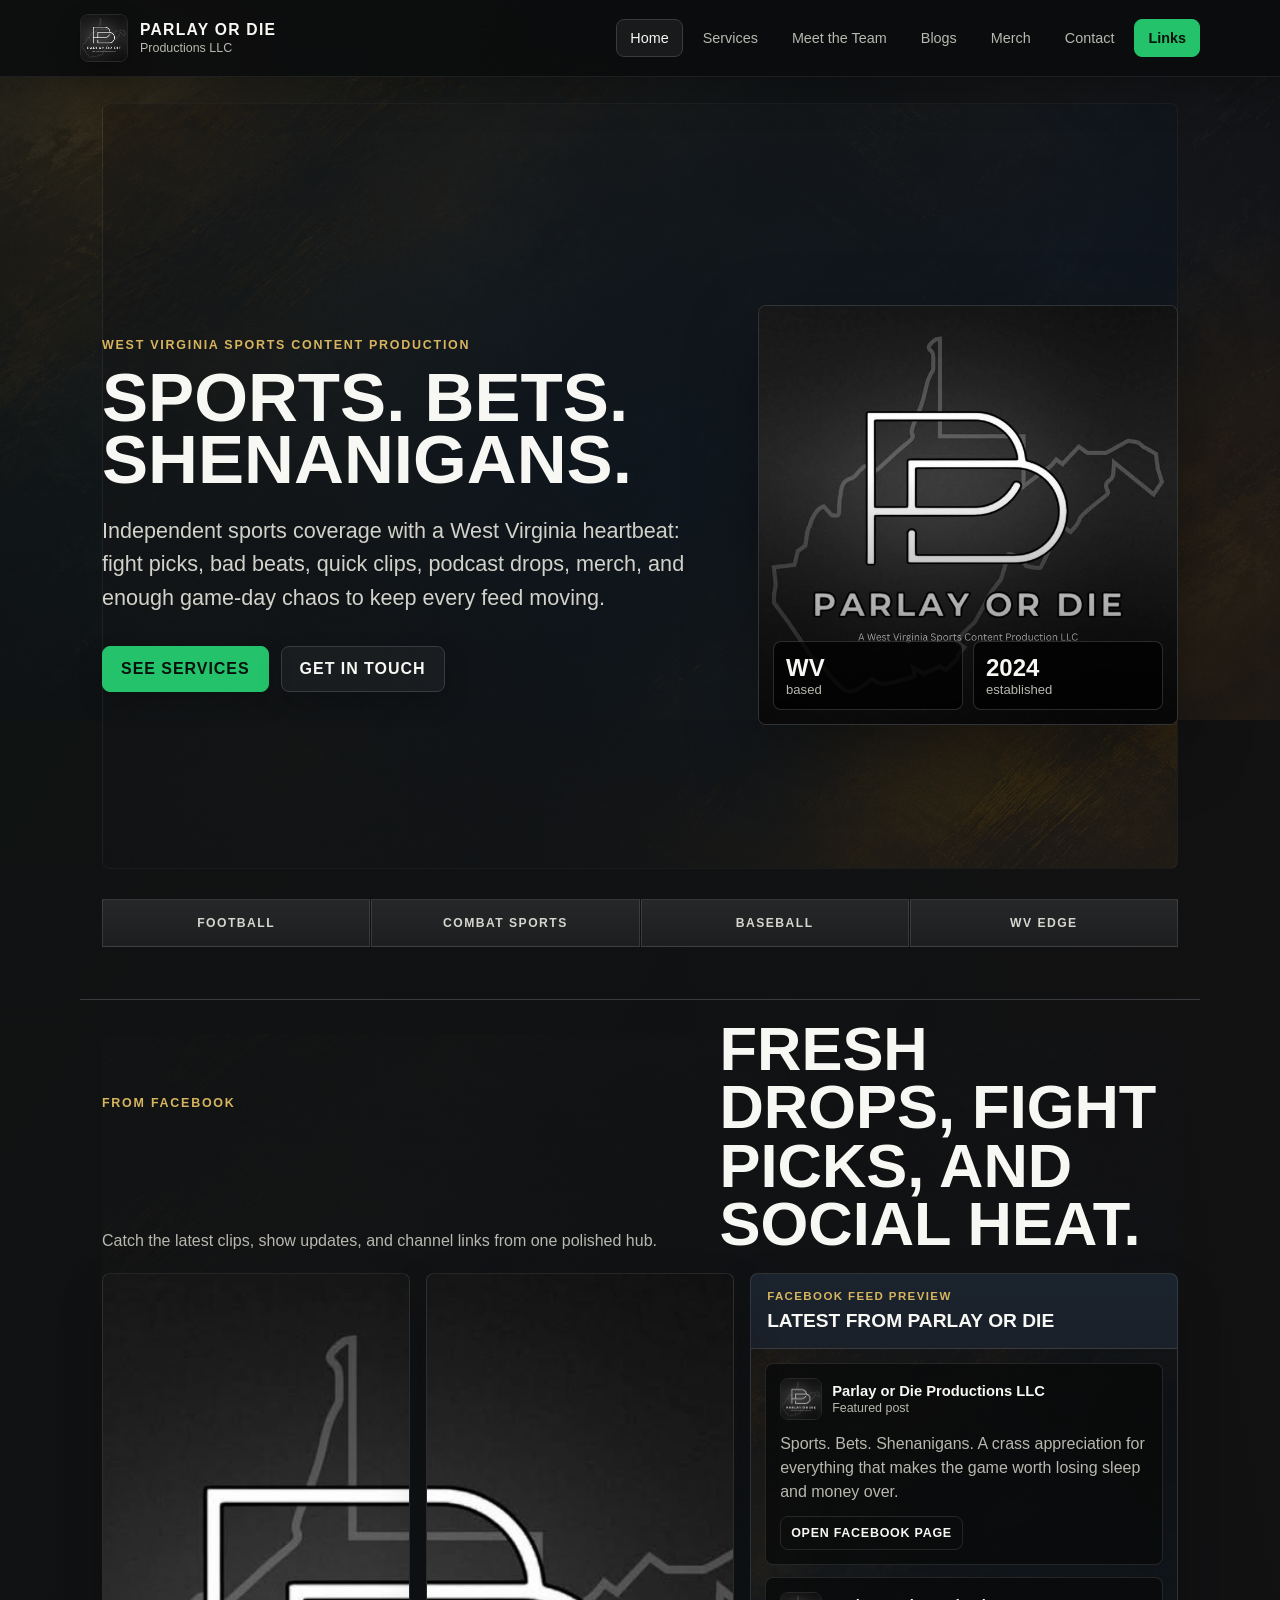
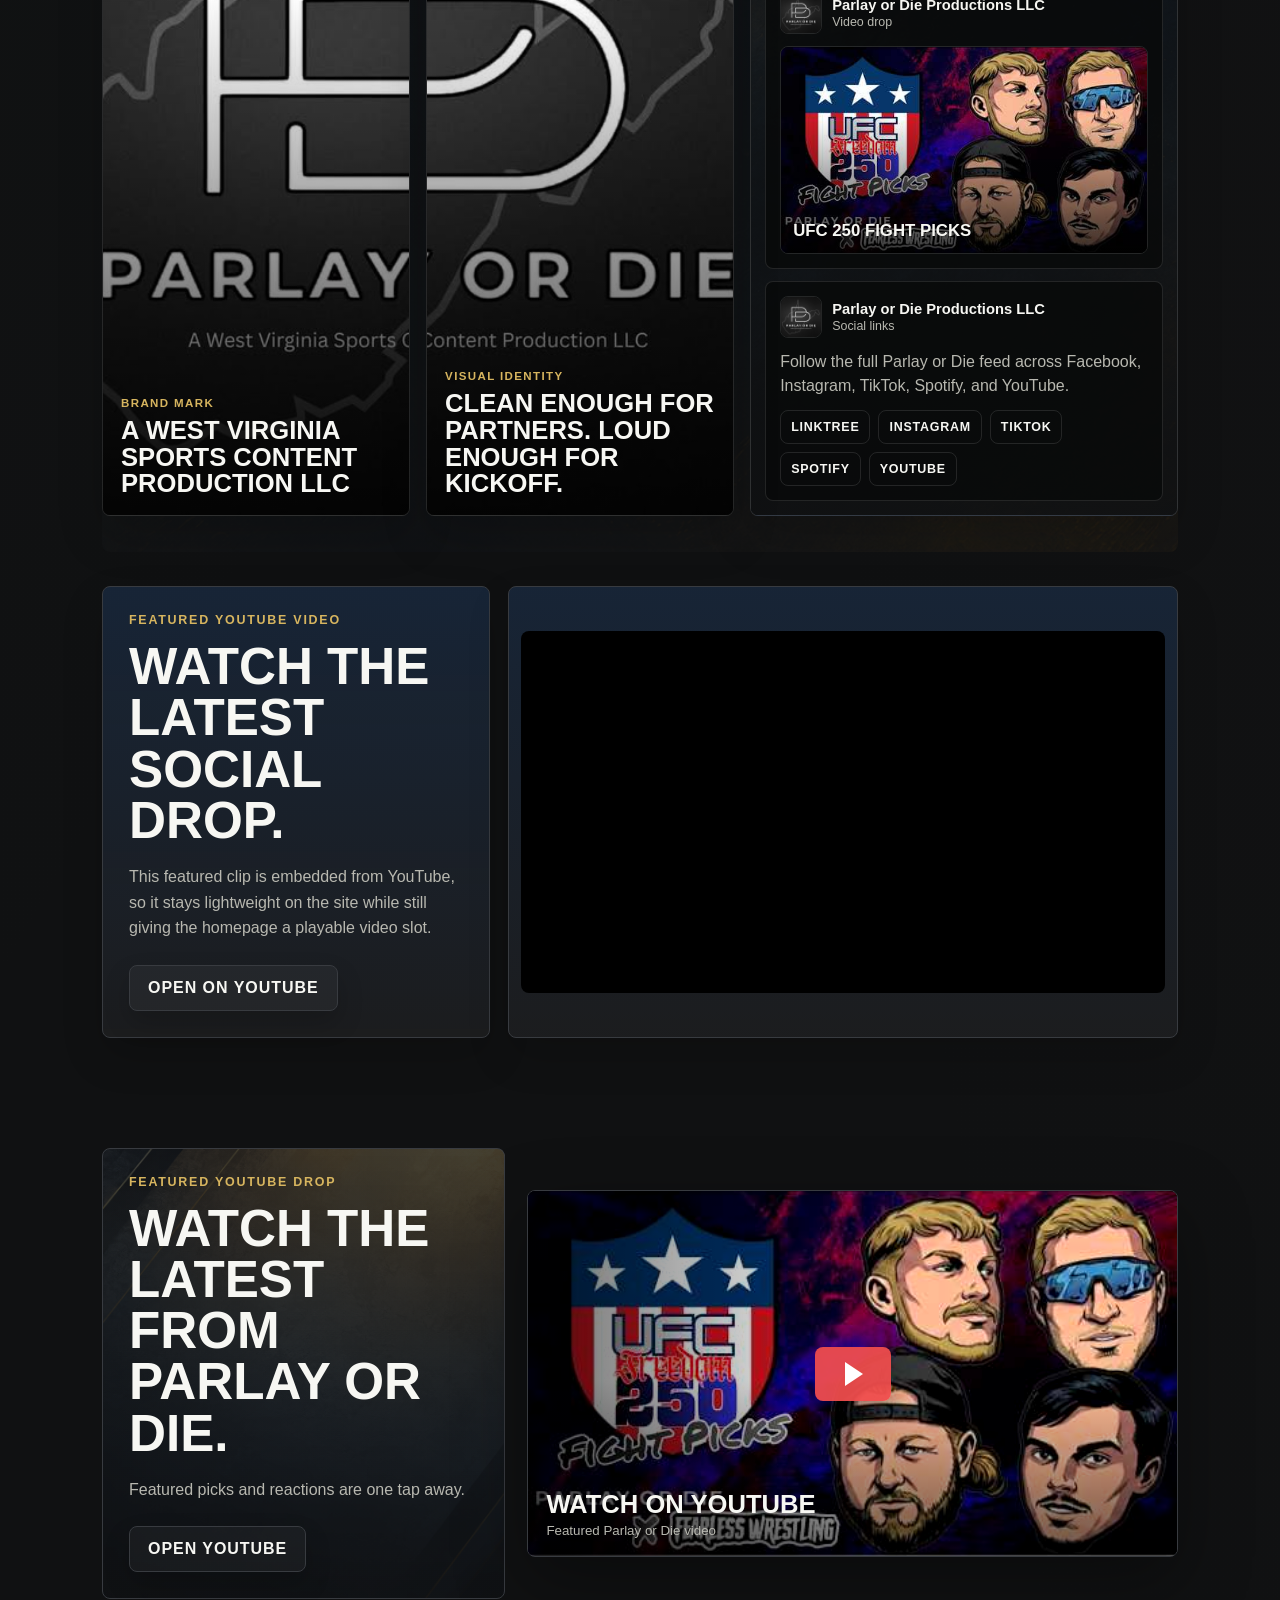
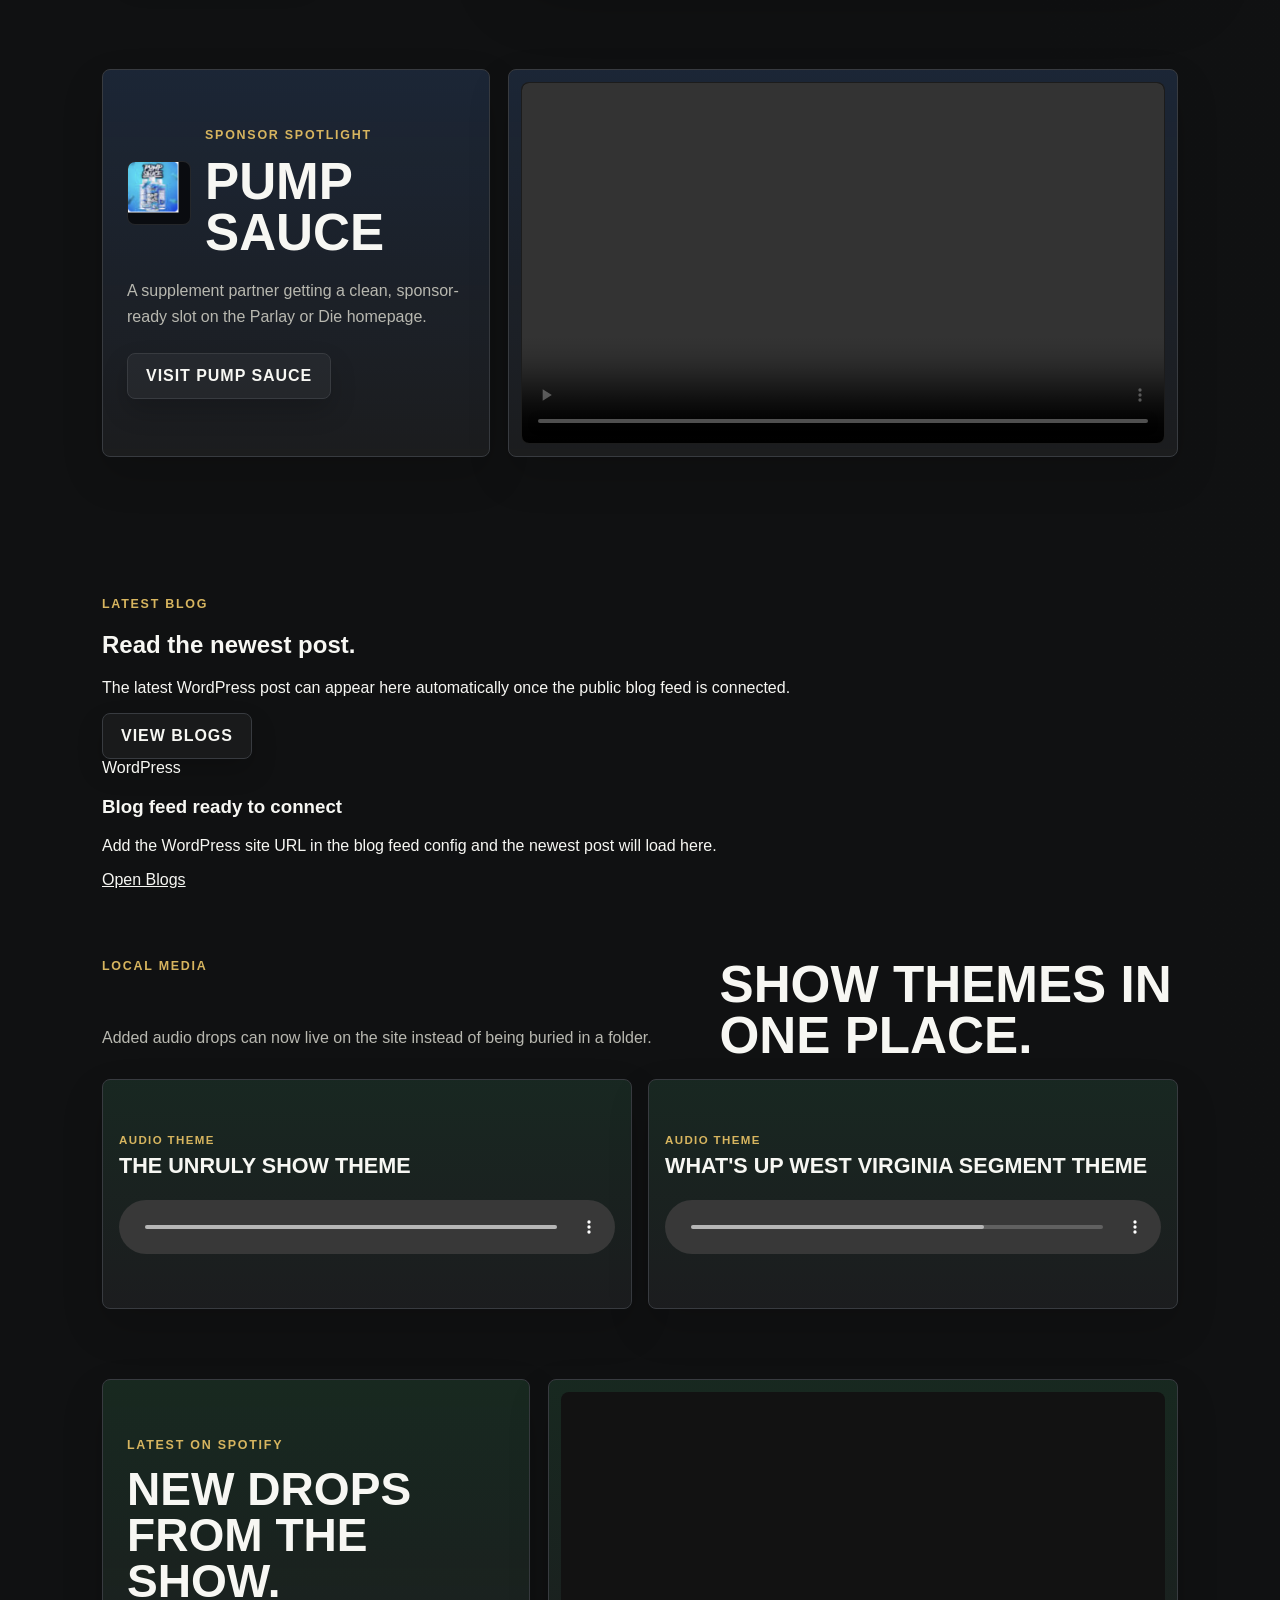
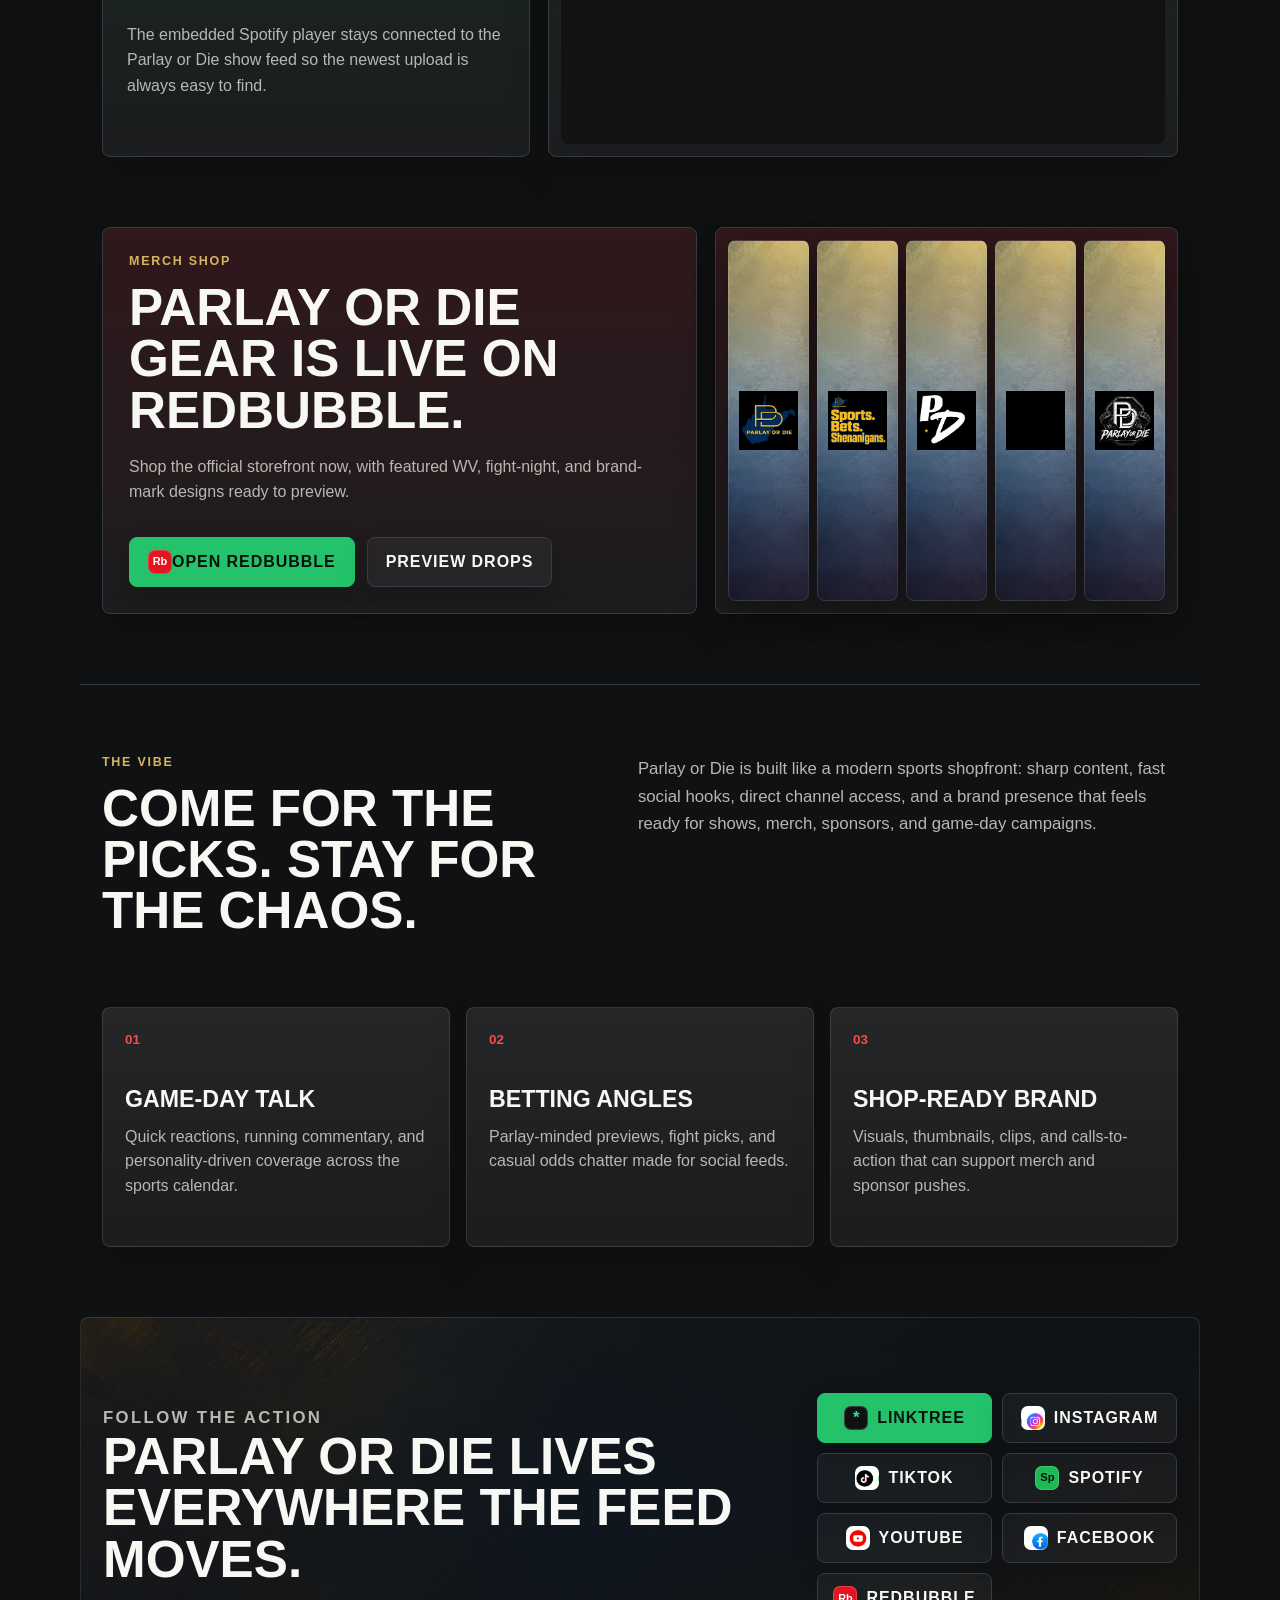
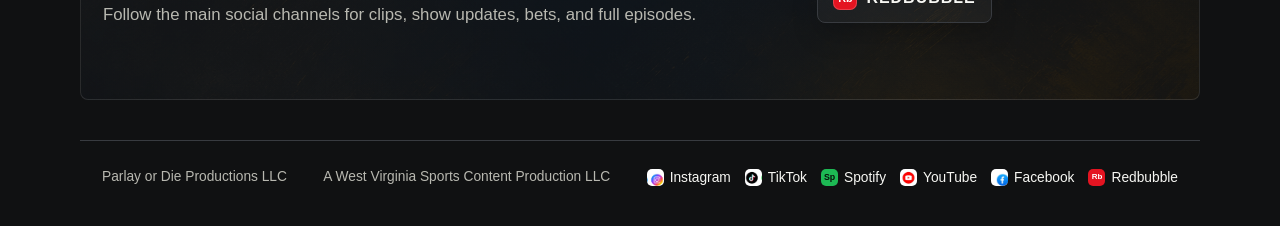
==== commit f086b943: "Add files via upload" ====
--- a/index.html
+++ b/index.html
@@ -28,6 +28,8 @@
       <nav id="site-nav" class="site-nav" aria-label="Main navigation">
         <a aria-current="page" href="index.html">Home</a>
         <a href="services.html">Services</a>
+        <a href="team.html">Meet the Team</a>
+        <a href="blog.html">Blogs</a>
         <a href="merch.html">Merch</a>
         <a href="contact.html">Contact</a>
         <a class="social-link" href="https://linktr.ee/ParlayorDie">Links</a>
@@ -146,23 +148,23 @@
         </div>
       </section>
 
-      <section class="section facebook-video-feature" aria-label="Featured Facebook video">
+      <section class="section facebook-video-feature" aria-label="Featured YouTube video">
         <div class="facebook-video-copy">
-          <p class="eyebrow">Featured Facebook video</p>
+          <p class="eyebrow">Featured YouTube video</p>
           <h2>Watch the latest social drop.</h2>
           <p>
-            This featured clip is embedded from Facebook, so it stays lightweight on the site while still giving the
+            This featured clip is embedded from YouTube, so it stays lightweight on the site while still giving the
             homepage a playable video slot.
           </p>
-          <a class="button ghost" href="https://www.facebook.com/share/v/1B6V5cJdZS/">Open on Facebook</a>
+          <a class="button ghost" href="https://youtu.be/boLh-3PqDXk?si=eiu715kdID-S1Vu_">Open on YouTube</a>
         </div>
         <div class="facebook-video-embed">
           <iframe
-            title="Featured Parlay or Die Facebook video"
-            src="https://www.facebook.com/plugins/video.php?height=314&amp;href=https%3A%2F%2Fwww.facebook.com%2Fshare%2Fv%2F1B6V5cJdZS%2F&amp;show_text=false&amp;width=560&amp;t=0"
+            title="Featured Parlay or Die YouTube video"
+            src="https://www.youtube.com/embed/boLh-3PqDXk"
             width="560"
             height="314"
-            allow="autoplay; clipboard-write; encrypted-media; picture-in-picture; web-share"
+            allow="accelerometer; autoplay; clipboard-write; encrypted-media; gyroscope; picture-in-picture; web-share"
             allowfullscreen
             loading="lazy"
           ></iframe>
@@ -206,6 +208,25 @@
           <video controls preload="metadata" playsinline>
             <source src="assets/pump-sauce-sponsor.mp4" type="video/mp4" />
           </video>
+        </div>
+      </section>
+
+      <section class="section blog-feature" aria-label="Latest blog post">
+        <div class="blog-feature-copy">
+          <p class="eyebrow">Latest blog</p>
+          <h2>Read the newest post.</h2>
+          <p>
+            The latest WordPress post can appear here automatically once the public blog feed is connected.
+          </p>
+          <a class="button ghost" href="blog.html">View Blogs</a>
+        </div>
+        <div class="blog-list featured-blog-list" data-wp-posts="latest">
+          <article class="blog-card placeholder-card">
+            <span>WordPress</span>
+            <h3>Blog feed ready to connect</h3>
+            <p>Add the WordPress site URL in the blog feed config and the newest post will load here.</p>
+            <a href="blog.html">Open Blogs</a>
+          </article>
         </div>
       </section>
 
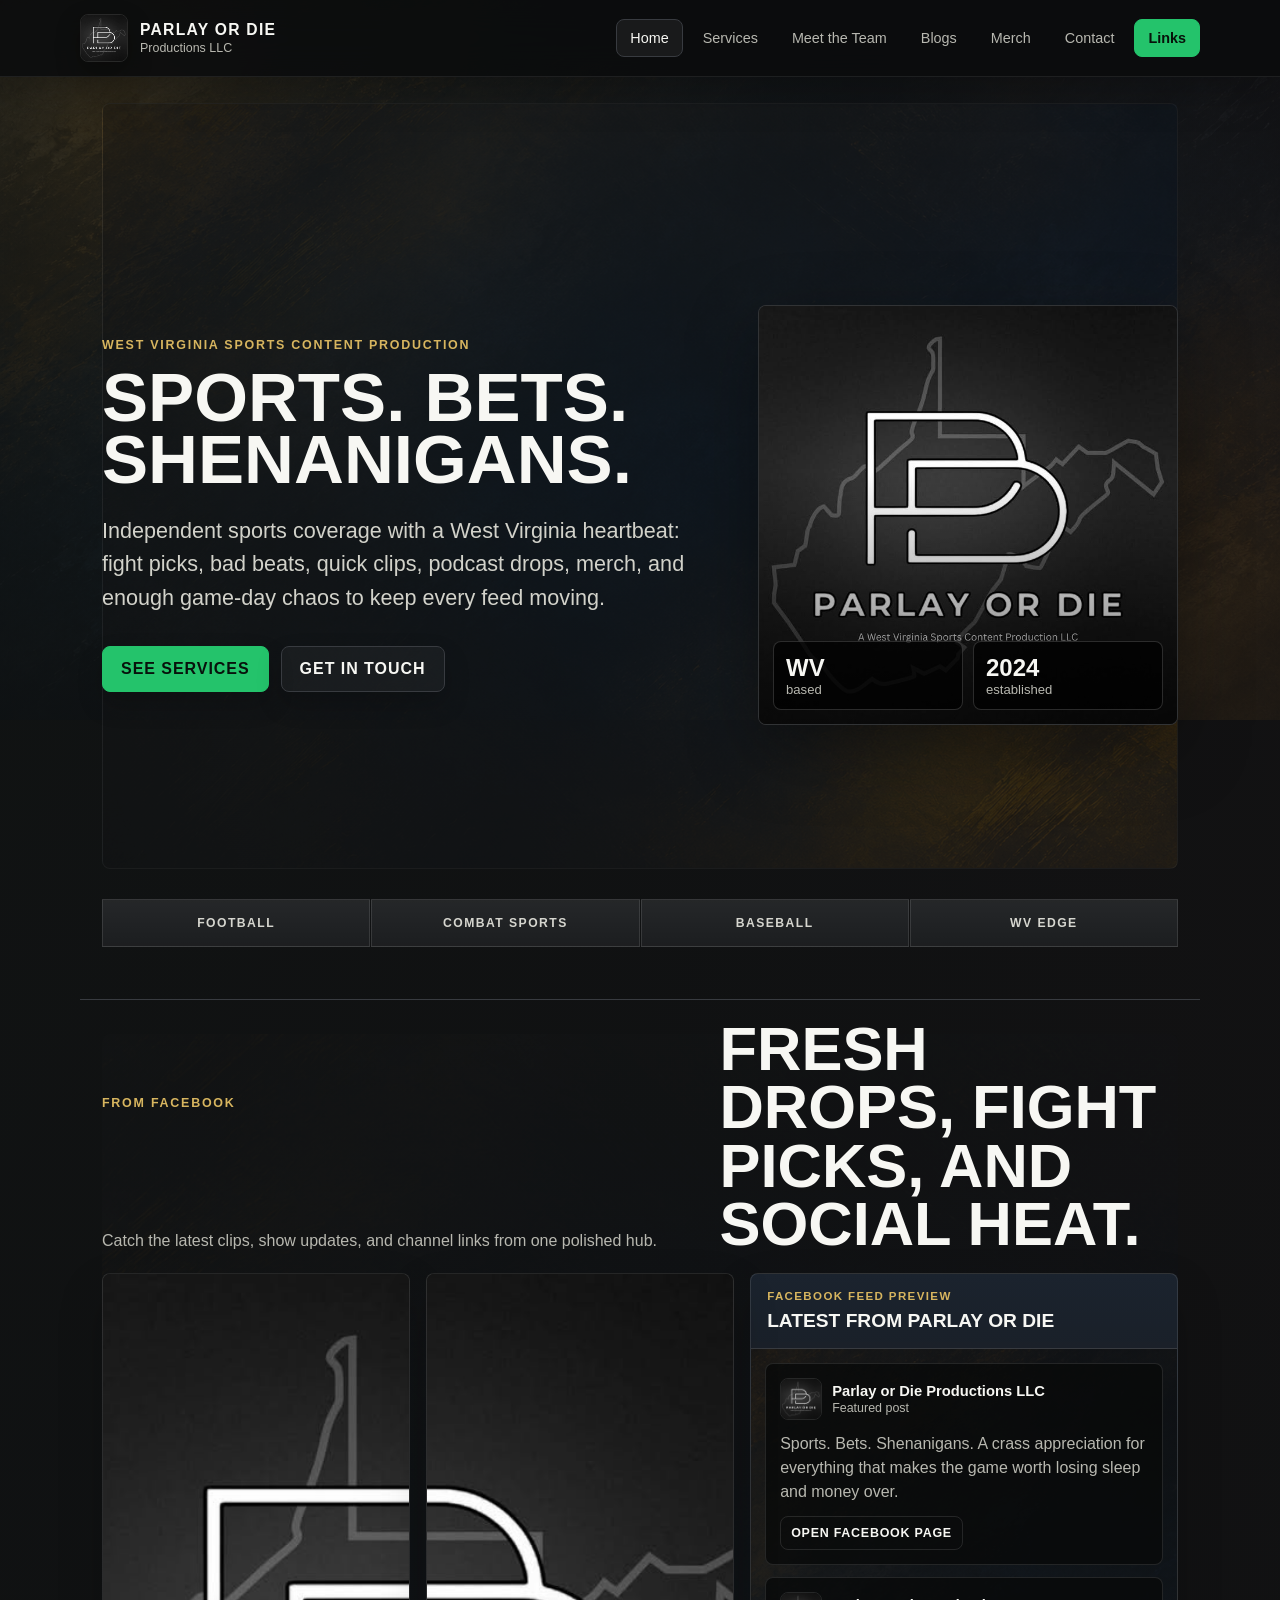
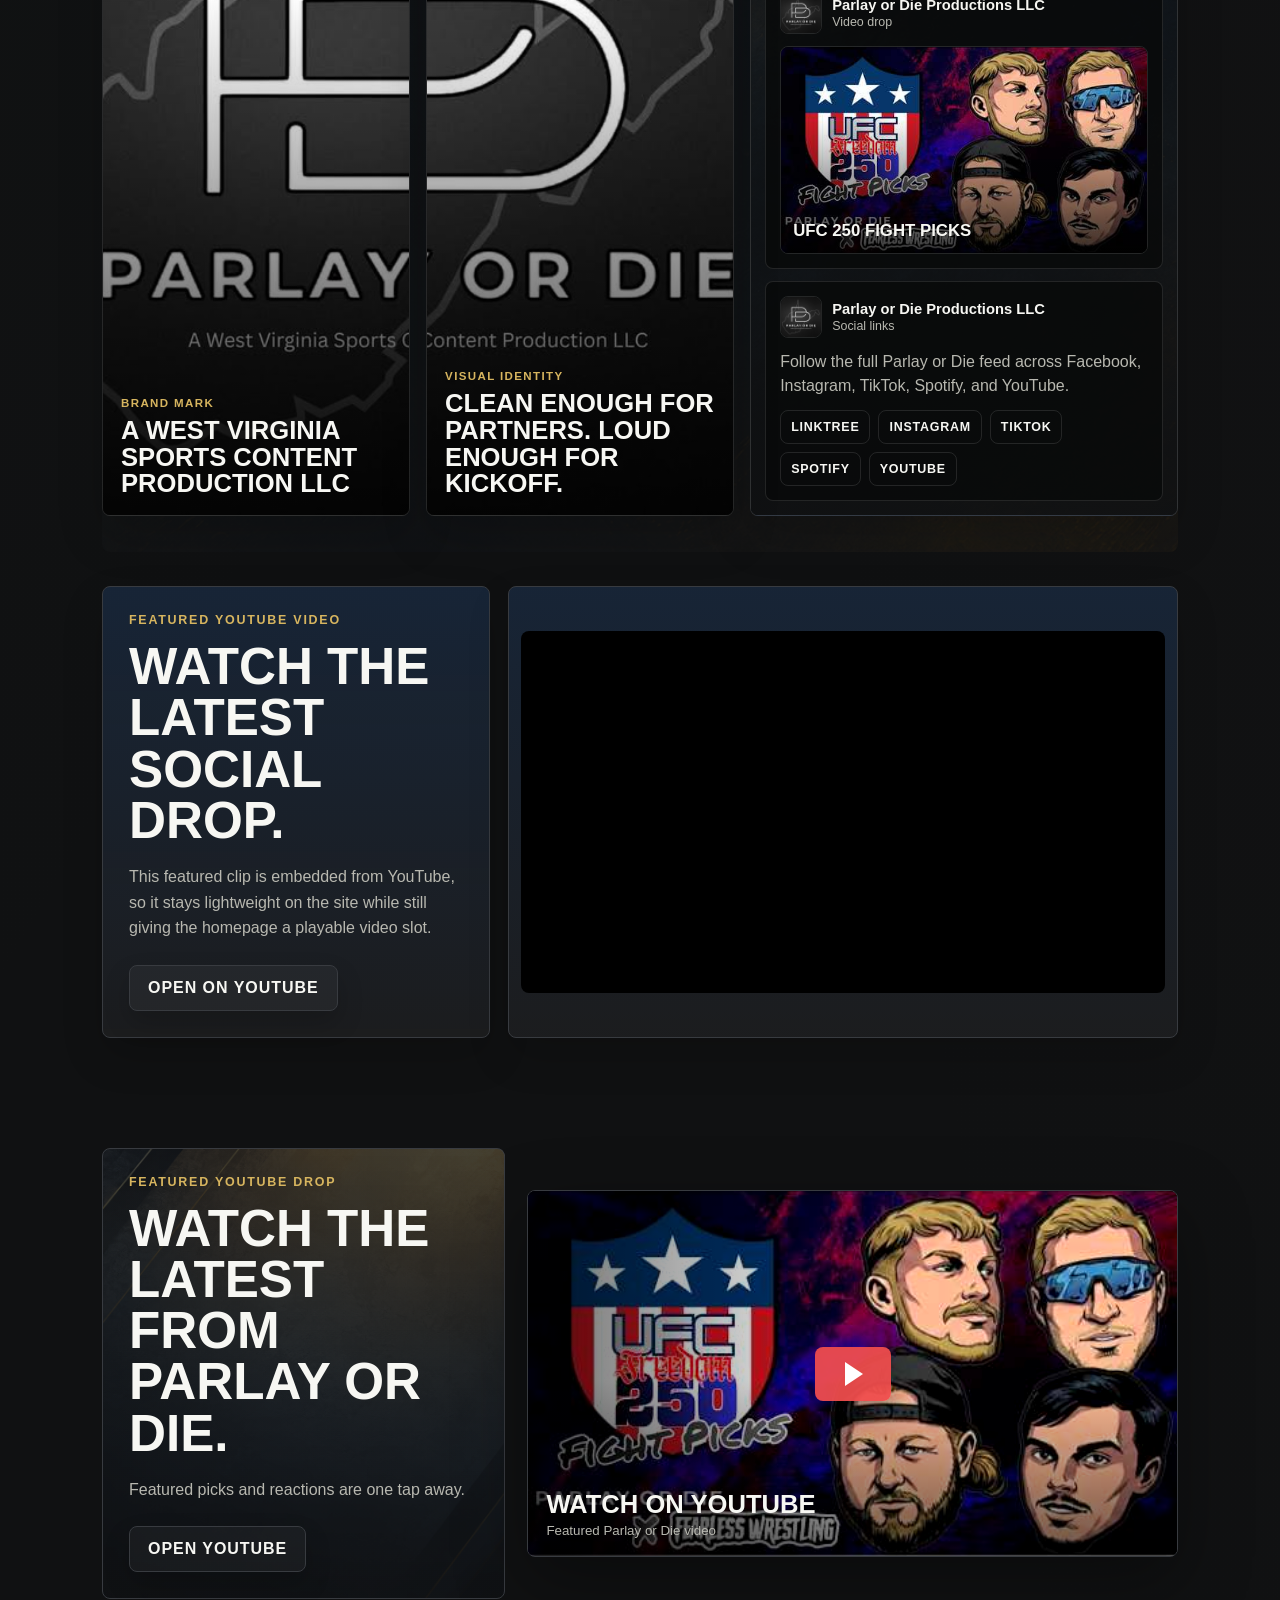
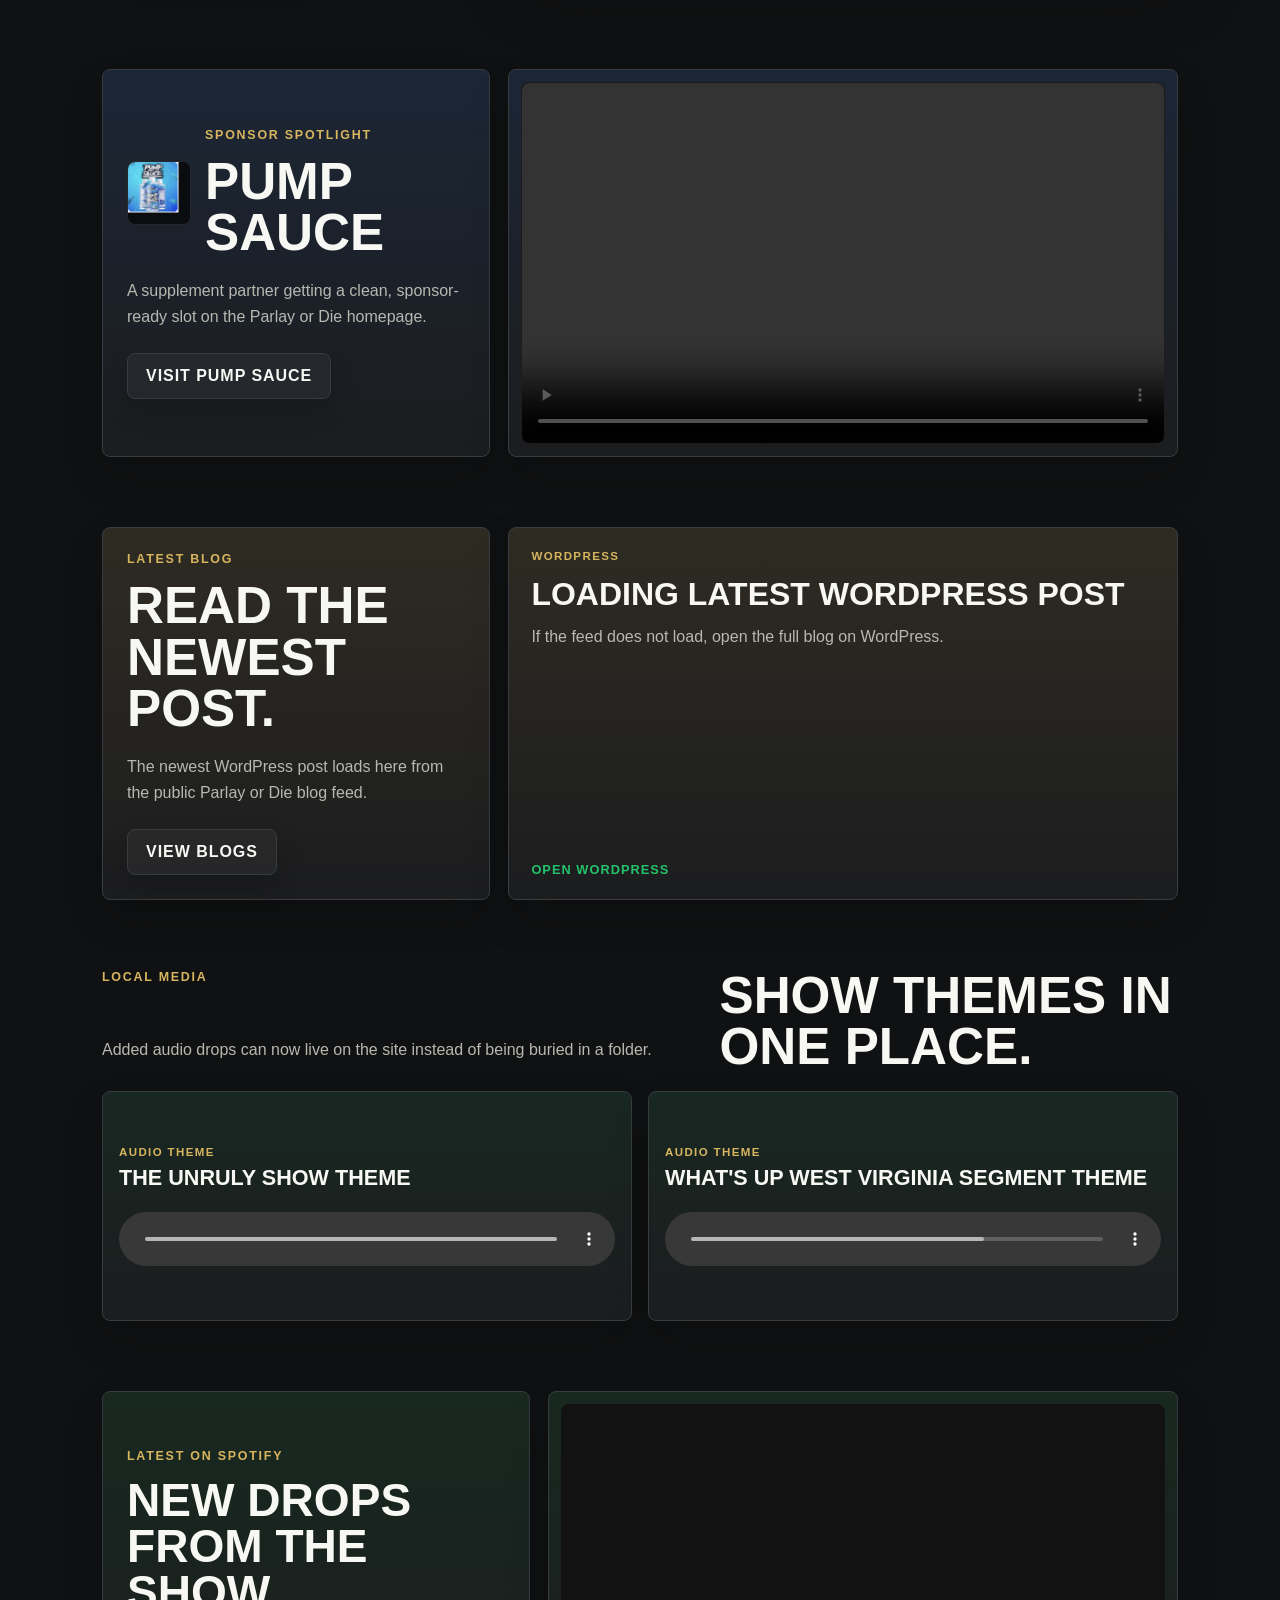
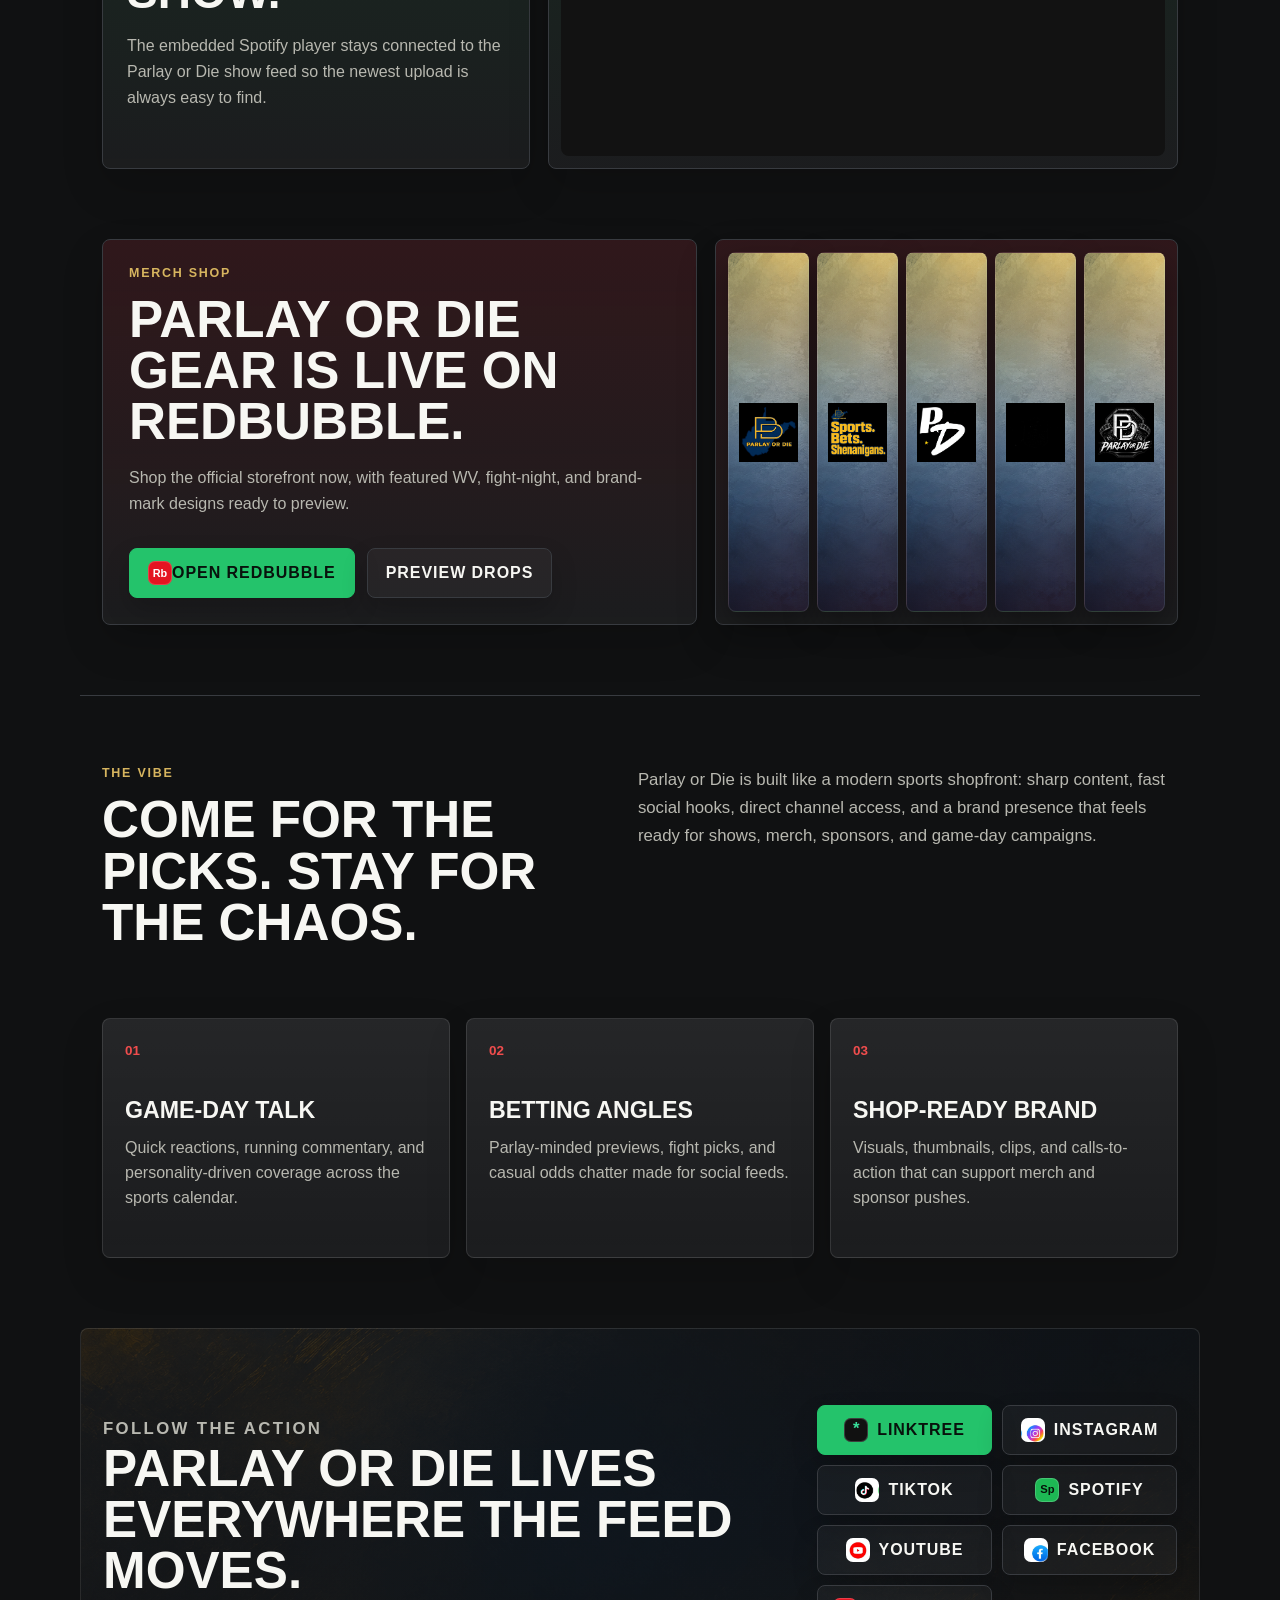
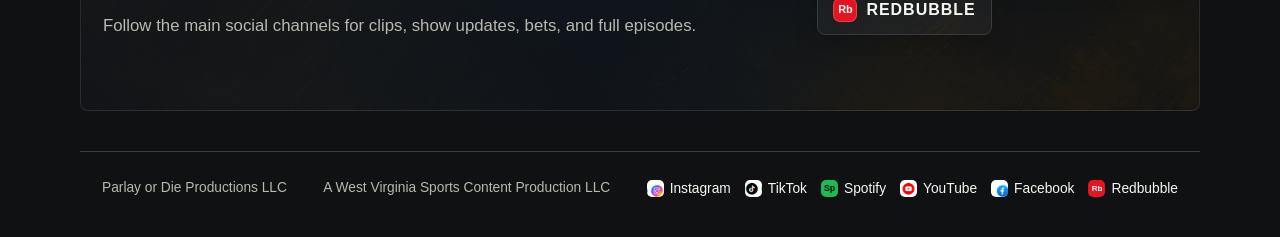
==== commit c8ff024b: "Add files via upload Blog attachments  Signed-off-by: Nick6869 <nyoung6655@yahoo.com>" ====
--- a/index.html
+++ b/index.html
@@ -216,16 +216,16 @@
           <p class="eyebrow">Latest blog</p>
           <h2>Read the newest post.</h2>
           <p>
-            The latest WordPress post can appear here automatically once the public blog feed is connected.
+            The newest WordPress post loads here from the public Parlay or Die blog feed.
           </p>
           <a class="button ghost" href="blog.html">View Blogs</a>
         </div>
         <div class="blog-list featured-blog-list" data-wp-posts="latest">
           <article class="blog-card placeholder-card">
             <span>WordPress</span>
-            <h3>Blog feed ready to connect</h3>
-            <p>Add the WordPress site URL in the blog feed config and the newest post will load here.</p>
-            <a href="blog.html">Open Blogs</a>
+            <h3>Loading latest WordPress post</h3>
+            <p>If the feed does not load, open the full blog on WordPress.</p>
+            <a href="https://parlayordie.wordpress.com">Open WordPress</a>
           </article>
         </div>
       </section>
--- a/assets/styles.css
+++ b/assets/styles.css
@@ -934,6 +934,117 @@
   object-fit: contain;
 }
 
+.blog-feature {
+  display: grid;
+  grid-template-columns: minmax(280px, 0.58fr) minmax(330px, 1fr);
+  gap: 18px;
+  align-items: stretch;
+  padding-top: 0;
+}
+
+.blog-feature-copy,
+.blog-card {
+  border: 1px solid var(--line);
+  border-radius: 8px;
+  background:
+    linear-gradient(180deg, rgba(215, 181, 95, 0.12), rgba(255, 255, 255, 0.018)),
+    rgba(24, 26, 28, 0.92);
+  box-shadow: 0 18px 42px rgba(0, 0, 0, 0.16);
+}
+
+.blog-feature-copy {
+  display: flex;
+  flex-direction: column;
+  justify-content: center;
+  padding: 24px;
+}
+
+.blog-feature-copy h2 {
+  margin: 0;
+  font-size: clamp(2rem, 4vw, 3.2rem);
+  line-height: 1;
+  text-transform: uppercase;
+}
+
+.blog-feature-copy p:not(.eyebrow) {
+  margin: 20px 0 0;
+  color: var(--muted);
+  line-height: 1.6;
+}
+
+.blog-feature-copy .button {
+  width: fit-content;
+  margin-top: 24px;
+}
+
+.blog-board {
+  padding-top: 30px;
+  border-top: 1px solid var(--line);
+}
+
+.blog-list {
+  display: grid;
+  gap: 16px;
+}
+
+.featured-blog-list {
+  grid-template-columns: 1fr;
+}
+
+.blog-archive-list {
+  grid-template-columns: repeat(3, minmax(0, 1fr));
+}
+
+.blog-card {
+  display: flex;
+  flex-direction: column;
+  min-height: 260px;
+  padding: 22px;
+}
+
+.blog-card:hover {
+  transform: translateY(-2px);
+}
+
+.blog-card span {
+  display: block;
+  margin-bottom: 16px;
+  color: var(--gold);
+  font-size: 0.72rem;
+  font-weight: 800;
+  letter-spacing: 0.12em;
+  text-transform: uppercase;
+}
+
+.blog-card h3 {
+  margin: 0 0 12px;
+  font-size: clamp(1.45rem, 2.6vw, 2rem);
+  line-height: 1.05;
+  text-transform: uppercase;
+}
+
+.blog-card p {
+  margin: 0;
+  color: var(--muted);
+  line-height: 1.6;
+}
+
+.blog-card a {
+  width: fit-content;
+  margin-top: auto;
+  padding-top: 24px;
+  color: var(--green);
+  font-size: 0.8rem;
+  font-weight: 900;
+  letter-spacing: 0.08em;
+  text-decoration: none;
+  text-transform: uppercase;
+}
+
+.blog-card a:hover {
+  color: #37d77f;
+}
+
 .local-media-card {
   border: 1px solid var(--line);
   border-radius: 8px;
@@ -1425,10 +1536,211 @@
   align-items: center;
 }
 
-.contact-hero img {
+.services-hero {
+  display: grid;
+  grid-template-columns: minmax(0, 1fr) 240px;
+  gap: 44px;
+  align-items: center;
+  min-height: 460px;
+}
+
+.team-hero {
+  display: grid;
+  grid-template-columns: minmax(0, 1fr) 240px;
+  gap: 44px;
+  align-items: center;
+}
+
+.contact-hero img,
+.services-hero img,
+.team-hero img,
+.hero-image-button {
   border: 1px solid var(--soft-line);
   border-radius: 8px;
   box-shadow: var(--shadow);
+}
+
+.hero-image-button {
+  display: block;
+  padding: 0;
+  overflow: hidden;
+  background: #050607;
+  color: inherit;
+  cursor: zoom-in;
+}
+
+.hero-image-button:hover {
+  border-color: rgba(215, 181, 95, 0.58);
+  transform: translateY(-2px);
+}
+
+.hero-image-button img {
+  width: 100%;
+  height: auto;
+  border: 0;
+  border-radius: 0;
+  box-shadow: none;
+}
+
+.image-lightbox {
+  position: fixed;
+  inset: 0;
+  z-index: 100;
+  display: none;
+  place-items: center;
+  padding: 24px;
+  background: rgba(0, 0, 0, 0.82);
+  backdrop-filter: blur(8px);
+}
+
+.image-lightbox.is-open {
+  display: grid;
+}
+
+.image-lightbox img {
+  max-width: min(92vw, 980px);
+  max-height: 86vh;
+  border: 1px solid var(--soft-line);
+  border-radius: 8px;
+  background: #050607;
+  box-shadow: 0 30px 90px rgba(0, 0, 0, 0.52);
+  object-fit: contain;
+}
+
+.image-lightbox-close {
+  position: fixed;
+  top: 18px;
+  right: 18px;
+  display: grid;
+  place-items: center;
+  width: 44px;
+  height: 44px;
+  border: 1px solid var(--soft-line);
+  border-radius: 8px;
+  background: rgba(16, 17, 18, 0.92);
+  color: var(--ink);
+  font-size: 1.6rem;
+  line-height: 1;
+  cursor: pointer;
+}
+
+.image-lightbox-close:hover {
+  border-color: rgba(215, 181, 95, 0.58);
+  background: rgba(215, 181, 95, 0.12);
+}
+
+.team-section {
+  padding-top: 30px;
+  border-top: 1px solid var(--line);
+}
+
+.collaborators-section {
+  padding-top: 20px;
+}
+
+.team-section .eyebrow,
+.collaborators-section .eyebrow {
+  font-size: clamp(1.45rem, 3vw, 2.35rem);
+  line-height: 1;
+}
+
+.team-section .board-heading h2,
+.collaborators-section .board-heading h2 {
+  color: var(--blue);
+  font-size: clamp(1.15rem, 2.6vw, 2rem);
+  line-height: 1.08;
+}
+
+.team-grid {
+  display: grid;
+  gap: 16px;
+}
+
+.main-team {
+  grid-template-columns: repeat(2, minmax(0, 1fr));
+}
+
+.collaborator-grid {
+  grid-template-columns: repeat(3, minmax(0, 1fr));
+}
+
+.team-card {
+  overflow: hidden;
+  border: 1px solid var(--soft-line);
+  border-radius: 8px;
+  background:
+    linear-gradient(180deg, rgba(255, 255, 255, 0.06), rgba(255, 255, 255, 0.018)),
+    rgba(24, 26, 28, 0.92);
+  box-shadow: 0 18px 42px rgba(0, 0, 0, 0.16);
+}
+
+.team-card:hover {
+  transform: translateY(-2px);
+}
+
+.team-photo-slot {
+  display: grid;
+  place-items: center;
+  min-height: 225px;
+  border-bottom: 1px solid var(--soft-line);
+  background:
+    linear-gradient(135deg, rgba(36, 195, 107, 0.11), transparent 36%),
+    linear-gradient(315deg, rgba(240, 77, 77, 0.1), transparent 38%),
+    var(--bg-lines) center / cover no-repeat;
+}
+
+.team-photo-slot img {
+  width: 100%;
+  height: 100%;
+  min-height: inherit;
+  object-fit: cover;
+}
+
+.collaborator-card .team-photo-slot {
+  min-height: 230px;
+}
+
+.team-photo-slot span {
+  display: inline-flex;
+  align-items: center;
+  justify-content: center;
+  min-height: 42px;
+  padding: 10px 14px;
+  border: 1px solid var(--soft-line);
+  border-radius: 8px;
+  background: rgba(0, 0, 0, 0.42);
+  color: var(--muted);
+  font-size: 0.76rem;
+  font-weight: 800;
+  letter-spacing: 0.12em;
+  text-transform: uppercase;
+}
+
+.team-card-copy {
+  padding: 22px;
+}
+
+.team-role {
+  display: block;
+  margin-bottom: 10px;
+  color: var(--gold);
+  font-size: 0.72rem;
+  font-weight: 800;
+  letter-spacing: 0.12em;
+  text-transform: uppercase;
+}
+
+.team-card h3 {
+  margin: 0 0 12px;
+  font-size: clamp(1.6rem, 3vw, 2.35rem);
+  line-height: 1;
+  text-transform: uppercase;
+}
+
+.team-card p {
+  margin: 0;
+  color: var(--muted);
+  line-height: 1.6;
 }
 
 .contact-grid {
@@ -1639,13 +1951,17 @@
   .facebook-video-feature,
   .youtube-feature,
   .sponsor-feature,
+  .blog-feature,
   .local-media-grid,
   .spotify-feature,
   .merch-feature,
   .service-row,
   .merch-hero,
+  .services-hero,
+  .team-hero,
   .contact-hero,
-  .contact-grid {
+  .contact-grid,
+  .main-team {
     grid-template-columns: 1fr;
   }
 
@@ -1660,6 +1976,8 @@
   .package-grid,
   .merch-grid,
   .merch-preview-grid,
+  .blog-archive-list,
+  .collaborator-grid,
   .sponsor-strip {
     grid-template-columns: 1fr 1fr;
   }
@@ -1692,6 +2010,8 @@
   .package-grid,
   .merch-grid,
   .merch-preview-grid,
+  .blog-archive-list,
+  .collaborator-grid,
   .sponsor-strip,
   .stat-strip {
     grid-template-columns: 1fr;
